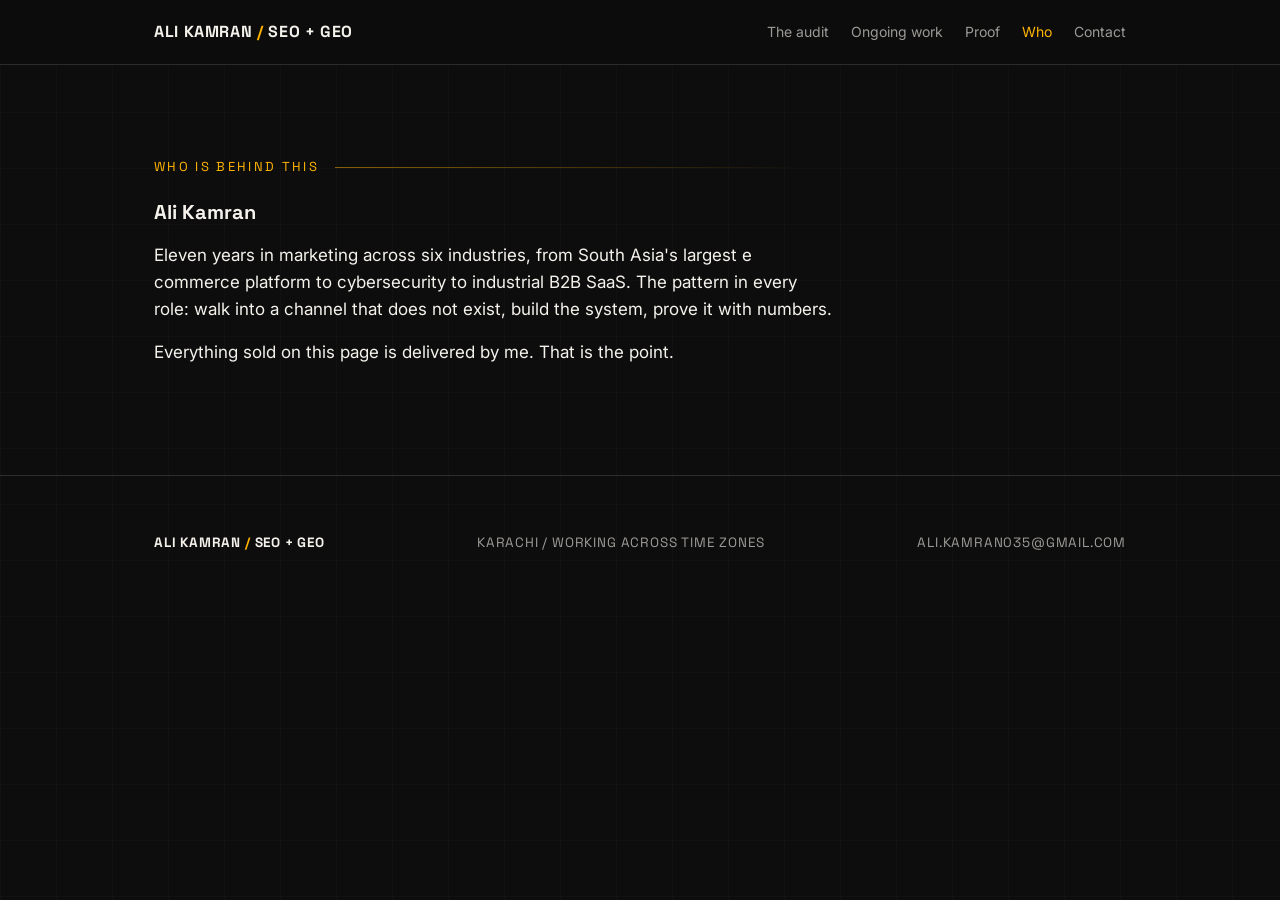
==== about.html @ 7b34cd4a "Split single-page site into multi-page site Homepage now shows just the hero and a "what I do" summa" ====
<!DOCTYPE html>
<html lang="en">
<head>
<meta charset="UTF-8">
<meta name="viewport" content="width=device-width, initial-scale=1.0">
<title>Who is behind this / Ali Kamran</title>
<meta name="description" content="Eleven years in marketing across six industries. Ali Kamran builds organic growth channels from zero and delivers every engagement personally.">
<link rel="preconnect" href="https://fonts.googleapis.com">
<link rel="preconnect" href="https://fonts.gstatic.com" crossorigin>
<link href="https://fonts.googleapis.com/css2?family=Space+Grotesk:wght@400;500;700&family=Inter:wght@400;500;600&display=swap" rel="stylesheet">
<link rel="stylesheet" href="styles.css">
</head>
<body>
<header>
  <div class="wrap nav">
    <a class="brand" href="index.html">ALI KAMRAN <span>/</span> SEO + GEO</a>
    <ul class="nav-links">
      <li><a href="audit.html">The audit</a></li>
      <li><a href="retainers.html">Ongoing work</a></li>
      <li><a href="proof.html">Proof</a></li>
      <li><a href="about.html" aria-current="page">Who</a></li>
      <li><a href="contact.html">Contact</a></li>
    </ul>
  </div>
</header>

<main>

  <!-- WHO -->
  <section class="who">
    <div class="wrap">
      <div class="sec-label">Who is behind this</div>
      <div class="name">Ali Kamran</div>
      <p>Eleven years in marketing across six industries, from South Asia's largest e commerce platform to cybersecurity to industrial B2B SaaS. The pattern in every role: walk into a channel that does not exist, build the system, prove it with numbers.</p>
      <p>Everything sold on this page is delivered by me. That is the point.</p>
    </div>
  </section>

</main>

<footer>
  <div class="wrap">
    <div class="foot-line">
      <span class="foot-brand">ALI KAMRAN <span>/</span> SEO + GEO</span>
      <span>KARACHI / WORKING ACROSS TIME ZONES</span>
      <a href="mailto:Ali.kamran035@gmail.com">ALI.KAMRAN035@GMAIL.COM</a>
    </div>
  </div>
</footer>
</body>
</html>
---- styles.css ----
:root{
  --ink:#0D0D0D;
  --paper:#F5F2EC;
  --gold:#FFB400;
  --green:#2A7A4B;
  --green-bright:#3DA46A;
  --orange:#FF6B35;
  --line:rgba(245,242,236,0.14);
  --dim:rgba(245,242,236,0.62);
  --maxw:1020px;
}
*{margin:0;padding:0;box-sizing:border-box;}
html{scroll-behavior:smooth;}
@media (prefers-reduced-motion: reduce){
  html{scroll-behavior:auto;}
  *,*::before,*::after{animation:none!important;transition:none!important;}
}
body{
  background:var(--ink);
  color:var(--paper);
  font-family:'Inter',system-ui,sans-serif;
  font-size:17px;
  line-height:1.6;
  -webkit-font-smoothing:antialiased;
}
body::before{
  content:"";
  position:fixed;inset:0;
  background-image:
    linear-gradient(rgba(245,242,236,0.025) 1px, transparent 1px),
    linear-gradient(90deg, rgba(245,242,236,0.025) 1px, transparent 1px);
  background-size:56px 56px;
  pointer-events:none;
  z-index:0;
}
main{position:relative;z-index:1;}
h1,h2,h3{font-family:'Space Grotesk',sans-serif;line-height:1.12;}
a{color:inherit;}
a:focus-visible,button:focus-visible{outline:2px solid var(--gold);outline-offset:3px;}
.wrap{max-width:var(--maxw);margin:0 auto;padding:0 24px;}
section{padding:92px 0;border-top:1px solid var(--line);}
main>section:first-child{border-top:none;}

.sec-label{
  font-family:'Space Grotesk',sans-serif;
  font-size:13px;letter-spacing:0.18em;text-transform:uppercase;
  color:var(--gold);
  display:flex;align-items:center;gap:16px;
  margin-bottom:18px;
}
.sec-label::after{content:"";height:1px;flex:1;background:linear-gradient(90deg,var(--gold),transparent 60%);opacity:0.5;}
.sec-title{font-size:clamp(28px,4.2vw,40px);font-weight:700;margin-bottom:22px;}

header{
  position:sticky;top:0;z-index:10;
  background:rgba(13,13,13,0.88);
  backdrop-filter:blur(8px);
  border-bottom:1px solid var(--line);
}
.nav{display:flex;justify-content:space-between;align-items:center;height:64px;}
.brand{font-family:'Space Grotesk',sans-serif;font-weight:700;font-size:16px;letter-spacing:0.04em;text-decoration:none;}
.brand span{color:var(--gold);}
.nav-links{display:flex;gap:22px;list-style:none;}
.nav-links a{font-size:14px;color:var(--dim);text-decoration:none;transition:color .15s;}
.nav-links a:hover,.nav-links a[aria-current="page"]{color:var(--paper);}
.nav-links a[aria-current="page"]{color:var(--gold);}
@media(max-width:780px){.nav-links{display:none;}}

.hero{padding:116px 0 96px;border-top:none;}
.hero h1{
  font-size:clamp(36px,6vw,60px);
  font-weight:700;
  max-width:880px;
  margin-bottom:22px;
}
.hero h1 em{font-style:normal;color:var(--gold);}
.hero .promise{
  font-family:'Space Grotesk',sans-serif;
  font-size:clamp(20px,2.6vw,26px);
  font-weight:500;
  margin-bottom:22px;
}
.hero p.lede{max-width:620px;color:var(--dim);font-size:18px;margin-bottom:38px;}
.cta-row{display:flex;gap:16px;flex-wrap:wrap;}
.btn{
  font-family:'Space Grotesk',sans-serif;
  font-size:15px;font-weight:500;letter-spacing:0.03em;
  padding:14px 28px;text-decoration:none;
  border:1px solid var(--paper);
  transition:all .15s;
  display:inline-block;
}
.btn.gold{background:var(--gold);border-color:var(--gold);color:var(--ink);font-weight:700;}
.btn.gold:hover{background:#ffc433;border-color:#ffc433;}
.btn.ghost:hover{border-color:var(--gold);color:var(--gold);}

/* Homepage services */
.services-grid{display:grid;grid-template-columns:1fr 1fr;gap:24px;margin-top:8px;}
@media(max-width:800px){.services-grid{grid-template-columns:1fr;}}
.service-card{
  display:block;
  border:1px solid var(--line);
  padding:36px 32px;
  background:rgba(245,242,236,0.02);
  text-decoration:none;
  transition:border-color .15s,background .15s;
}
.service-card:hover{border-color:var(--gold);background:rgba(255,180,0,0.03);}
.service-card h3{font-size:22px;font-weight:700;margin-bottom:12px;}
.service-card p{color:var(--dim);font-size:16px;margin-bottom:18px;}
.service-card .service-link{
  font-family:'Space Grotesk',sans-serif;
  font-size:14.5px;font-weight:500;color:var(--gold);
}
.services-links{display:flex;gap:32px;flex-wrap:wrap;margin-top:32px;}
.services-links a{
  font-family:'Space Grotesk',sans-serif;
  font-size:15px;font-weight:500;color:var(--paper);
  text-decoration:none;border-bottom:1px solid var(--line);padding-bottom:2px;
}
.services-links a:hover{color:var(--gold);border-color:var(--gold);}

.audit-card{
  border:1px solid var(--gold);
  padding:44px 40px;
  background:rgba(255,180,0,0.03);
}
@media(max-width:600px){.audit-card{padding:32px 24px;}}
.audit-card .price{
  font-family:'Space Grotesk',sans-serif;
  font-size:clamp(34px,5vw,48px);font-weight:700;color:var(--green-bright);
  line-height:1;
}
.audit-card .price small{font-size:16px;color:var(--dim);font-weight:400;font-family:'Inter',sans-serif;}
.audit-grid{display:grid;grid-template-columns:1.2fr 1fr;gap:48px;align-items:start;}
@media(max-width:800px){.audit-grid{grid-template-columns:1fr;}}
.audit-list{list-style:none;margin:24px 0 0;}
.audit-list li{
  padding:12px 0 12px 28px;position:relative;
  border-bottom:1px solid var(--line);
  font-size:16px;
}
.audit-list li:last-child{border-bottom:none;}
.audit-list li::before{content:"→";position:absolute;left:0;color:var(--gold);}
.audit-meta{margin-top:26px;color:var(--dim);font-size:15px;}
.audit-meta b{color:var(--paper);font-weight:600;}
.audit-cta{margin-top:30px;}

.retainer p{max-width:680px;margin-bottom:18px;}
.work-card{
  border:1px solid var(--line);
  padding:44px 40px;
  background:rgba(245,242,236,0.02);
}
@media(max-width:600px){.work-card{padding:32px 24px;}}
.work-card .cta-row{margin-top:26px;}
.agency-note{
  margin-top:40px;padding:20px 24px;
  border-left:2px solid var(--orange);
  color:var(--dim);font-size:15.5px;max-width:680px;
}
.agency-note a{color:var(--orange);}

.stats{display:grid;grid-template-columns:repeat(2,1fr);gap:1px;background:var(--line);border:1px solid var(--line);margin:40px 0;}
@media(max-width:640px){.stats{grid-template-columns:1fr;}}
.stat{background:var(--ink);padding:34px 28px;}
.stat .n{font-family:'Space Grotesk',sans-serif;font-size:clamp(26px,3.6vw,36px);font-weight:700;color:var(--green-bright);line-height:1.1;}
.stat .l{margin-top:12px;color:var(--dim);font-size:15px;line-height:1.5;}
.proof p{max-width:720px;font-size:17.5px;margin-bottom:18px;}
.proof .kicker strong{color:var(--gold);font-weight:600;}

.who p{max-width:680px;margin-bottom:16px;}
.who .name{font-family:'Space Grotesk',sans-serif;font-size:20px;font-weight:700;margin-bottom:14px;}

.contact{padding-bottom:120px;}
.contact h2{font-size:clamp(28px,4.2vw,40px);margin-bottom:20px;max-width:700px;}
.status{color:var(--dim);font-size:16.5px;max-width:600px;margin-bottom:36px;}
.status b{color:var(--paper);font-weight:600;}
footer{border-top:1px solid var(--line);padding:56px 0 32px;}
.foot-line{
  color:var(--dim);font-size:13.5px;letter-spacing:0.06em;
  font-family:'Space Grotesk',sans-serif;
  padding-top:0;
  display:flex;justify-content:space-between;gap:16px;flex-wrap:wrap;
  align-items:center;
}
.foot-line a{color:var(--dim);text-decoration:none;}
.foot-line a:hover{color:var(--paper);}
.foot-brand{font-weight:700;color:var(--paper);}
.foot-brand span{color:var(--gold);}
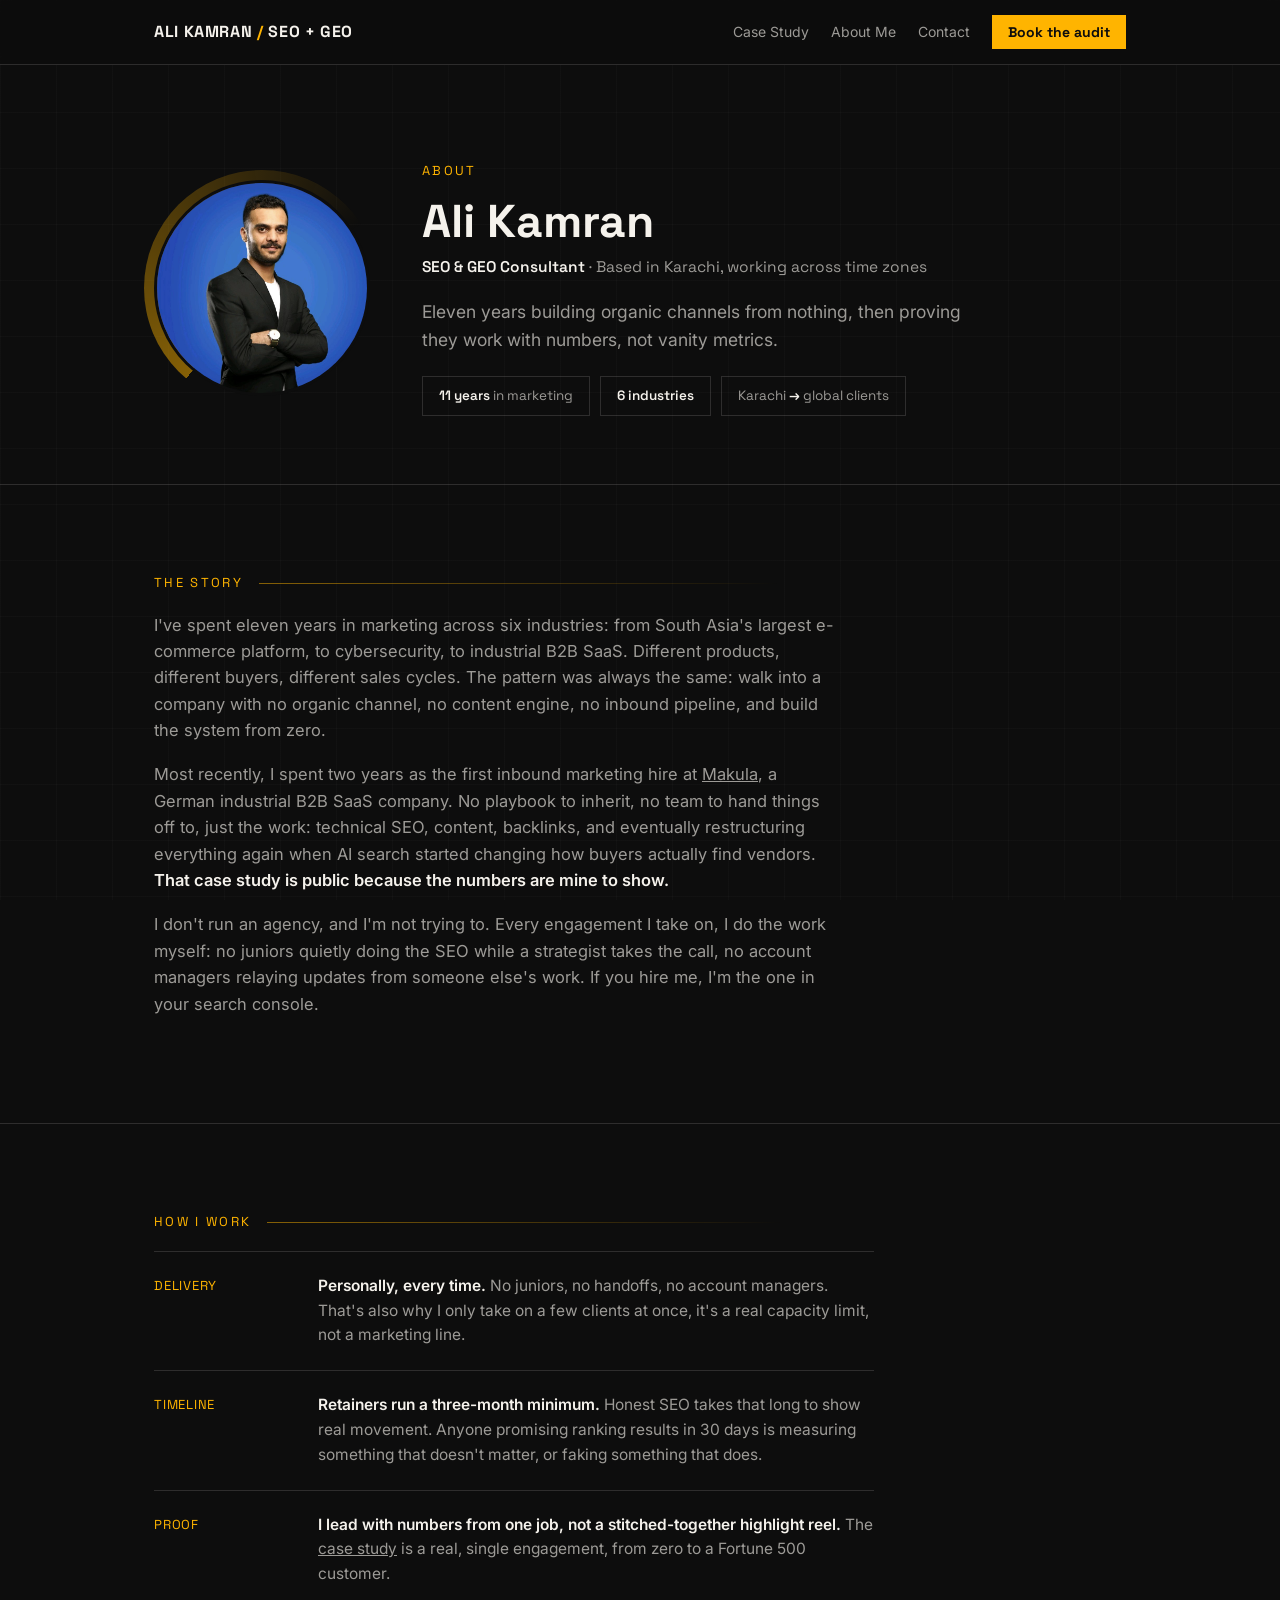
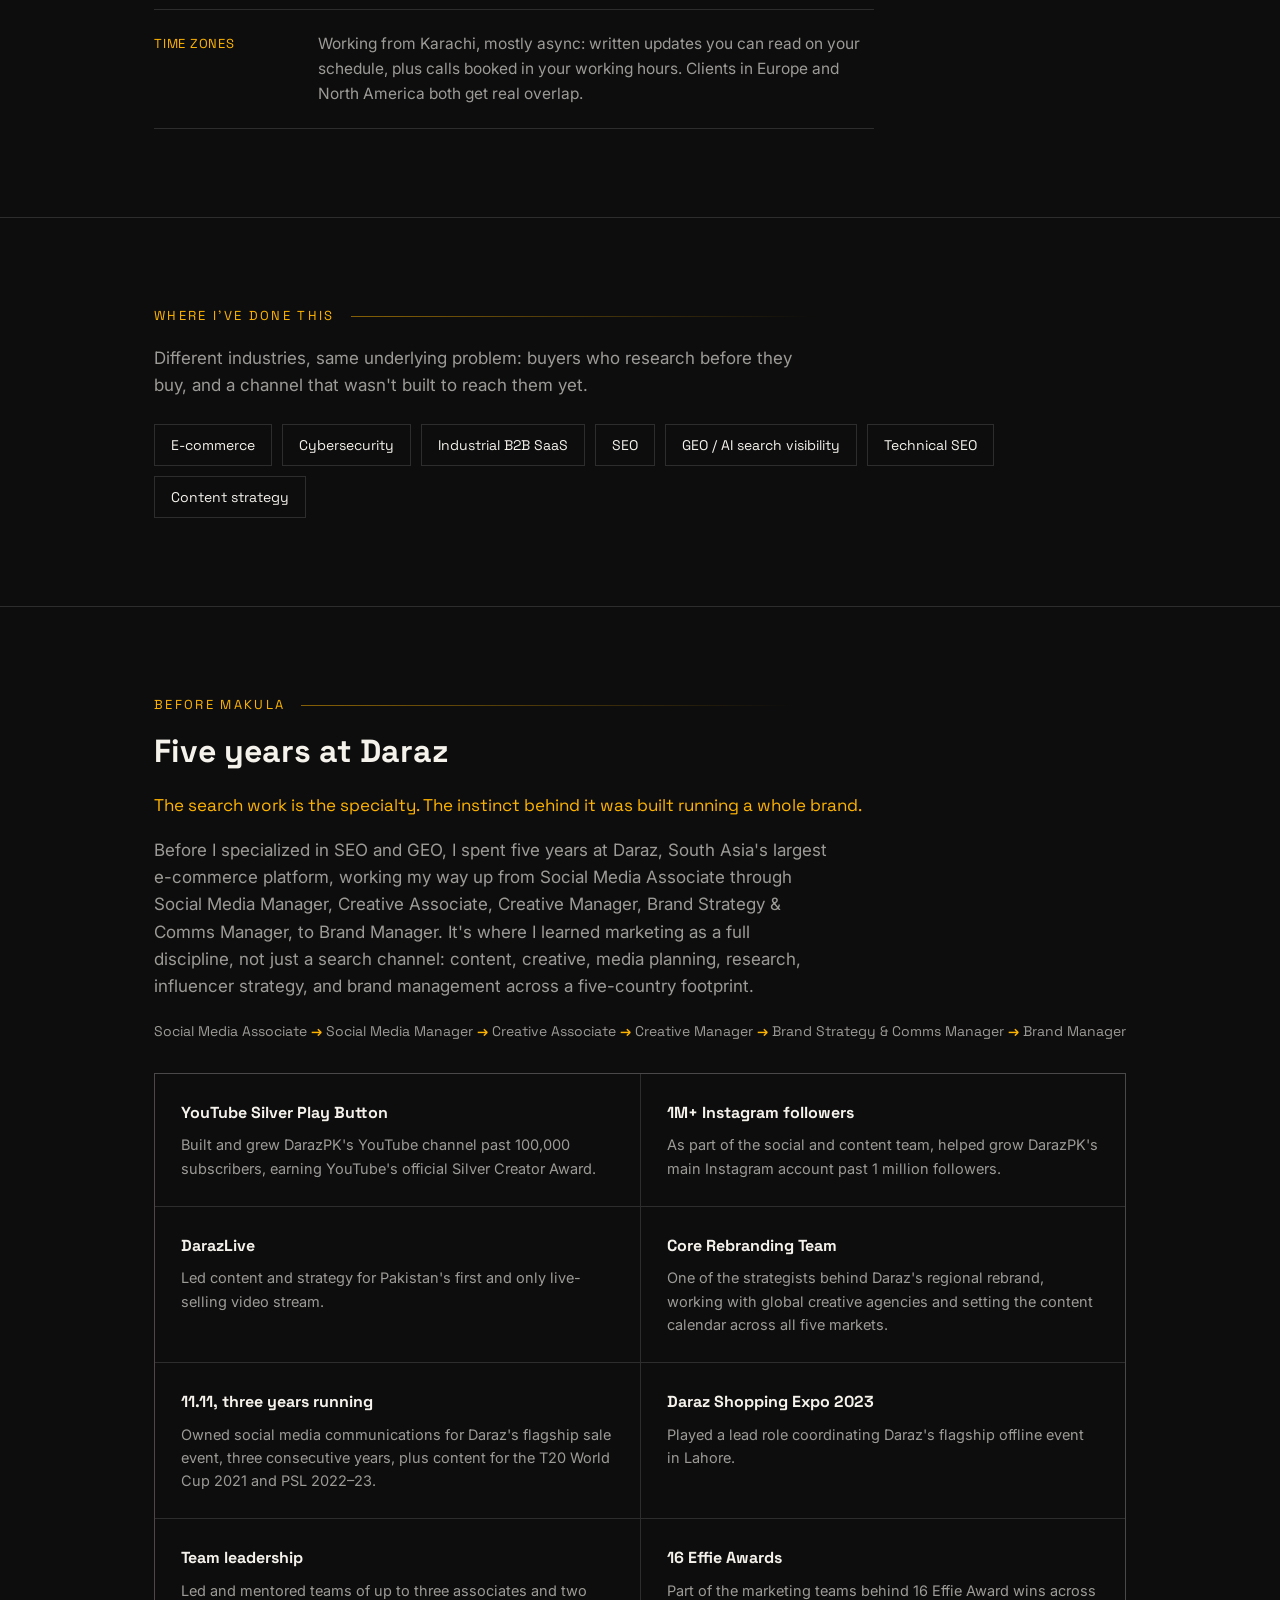
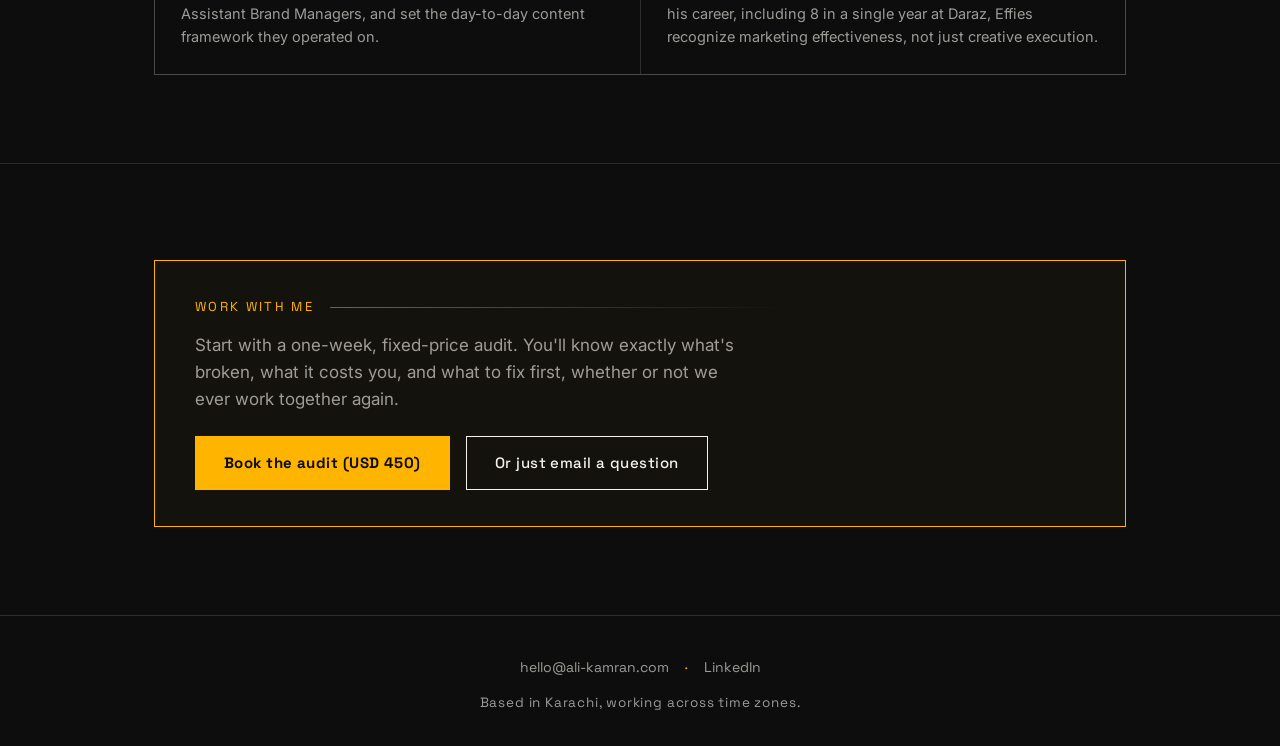
==== commit 2960ce6c: "Add About and case study pages, headshot, and homepage nav/CTA updates Adds a full About page (Daraz" ====
--- a/about.html
+++ b/about.html
@@ -1,38 +1,268 @@
 <!DOCTYPE html>
 <html lang="en">
 <head>
+<script type="text/javascript">
+    (function(c,l,a,r,i,t,y){
+        c[a]=c[a]||function(){(c[a].q=c[a].q||[]).push(arguments)};
+        t=l.createElement(r);t.async=1;t.src="https://www.clarity.ms/tag/"+i;
+        y=l.getElementsByTagName(r)[0];y.parentNode.insertBefore(t,y);
+    })(window, document, "clarity", "script", "xpgxrgj1ap");
+</script>
 <meta charset="UTF-8">
 <meta name="viewport" content="width=device-width, initial-scale=1.0">
-<title>Who is behind this / Ali Kamran</title>
-<meta name="description" content="Eleven years in marketing across six industries. Ali Kamran builds organic growth channels from zero and delivers every engagement personally.">
+<title>About Ali Kamran | SEO &amp; GEO Consultant</title>
+<meta name="description" content="Eleven years building organic channels from scratch, across e-commerce, cybersecurity, and B2B SaaS. Here's the story, and how I work.">
+<link rel="canonical" href="https://ali-kamran.com/about.html">
+<meta property="og:title" content="About Ali Kamran | SEO & GEO Consultant">
+<meta property="og:description" content="Eleven years building organic channels from scratch, across e-commerce, cybersecurity, and B2B SaaS.">
+<meta property="og:type" content="profile">
+<meta property="og:url" content="https://ali-kamran.com/about.html">
+<meta property="og:image" content="https://ali-kamran.com/og-image.png">
+<meta name="twitter:card" content="summary_large_image">
+<meta name="twitter:image" content="https://ali-kamran.com/og-image.png">
+<link rel="icon" href="data:image/svg+xml,%3Csvg xmlns='http://www.w3.org/2000/svg' viewBox='0 0 100 100'%3E%3Crect width='100' height='100' fill='%230d0d0d'/%3E%3Ctext x='50' y='68' font-family='Arial, sans-serif' font-size='52' font-weight='700' fill='%23ffb400' text-anchor='middle'%3EAK%3C/text%3E%3C/svg%3E">
 <link rel="preconnect" href="https://fonts.googleapis.com">
 <link rel="preconnect" href="https://fonts.gstatic.com" crossorigin>
 <link href="https://fonts.googleapis.com/css2?family=Space+Grotesk:wght@400;500;700&family=Inter:wght@400;500;600&display=swap" rel="stylesheet">
 <link rel="stylesheet" href="styles.css">
+<script async src="https://www.googletagmanager.com/gtag/js?id=G-4B6W08Q974"></script>
+<script>
+  window.dataLayer = window.dataLayer || [];
+  function gtag(){dataLayer.push(arguments);}
+  gtag('js', new Date());
+  gtag('config', 'G-4B6W08Q974');
+</script>
+<script type="application/ld+json">
+{
+  "@context": "https://schema.org",
+  "@type": "ProfilePage",
+  "mainEntity": {
+    "@type": "Person",
+    "name": "Ali Kamran",
+    "url": "https://ali-kamran.com/",
+    "jobTitle": "SEO and GEO Consultant",
+    "email": "mailto:hello@ali-kamran.com",
+    "image": "https://ali-kamran.com/headshot.jpeg",
+    "sameAs": ["https://www.linkedin.com/in/ali-kamran-/"],
+    "address": {"@type": "PostalAddress", "addressLocality": "Karachi", "addressCountry": "PK"}
+  }
+}
+</script>
+<style>
+  .about-hero{padding:96px 0 68px;border-top:none;position:relative;}
+  .about-hero-grid{display:grid;grid-template-columns:216px 1fr;gap:52px;align-items:center;}
+  .about-photo-wrap{position:relative;width:216px;height:216px;}
+  .about-photo-wrap::before{
+    content:"";position:absolute;inset:-10px;border-radius:50%;
+    background:conic-gradient(from 220deg,var(--gold),transparent 55%);
+    opacity:0.5;
+  }
+  .about-photo{
+    position:relative;width:216px;height:216px;object-fit:cover;border-radius:50%;
+    border:3px solid var(--ink);filter:grayscale(0.15);display:block;
+  }
+  .about-kicker{
+    font-family:'Space Grotesk',sans-serif;font-size:13px;letter-spacing:0.18em;
+    text-transform:uppercase;color:var(--gold);margin-bottom:14px;
+  }
+  .about-hero h1{font-size:clamp(32px,4.6vw,46px);font-weight:700;margin-bottom:8px;}
+  .about-hero .role{color:var(--dim);font-family:'Space Grotesk',sans-serif;font-size:15.5px;margin-bottom:18px;}
+  .about-hero .role b{color:var(--paper);font-weight:600;}
+  .about-hero .intro{color:var(--dim);font-size:17.5px;max-width:540px;margin-bottom:22px;}
+  .pill-row{display:flex;flex-wrap:wrap;gap:10px;}
+  .pill{
+    border:1px solid var(--line);padding:8px 16px;font-size:13.5px;
+    color:var(--dim);font-family:'Space Grotesk',sans-serif;
+  }
+  .pill b{color:var(--paper);font-weight:600;}
+  @media(max-width:640px){
+    .about-hero-grid{grid-template-columns:1fr;text-align:left;}
+    .about-photo,.about-photo-wrap{width:130px;height:130px;}
+  }
+
+  .story p{max-width:680px;font-size:16.5px;color:var(--dim);margin-bottom:18px;}
+  .story p b{color:var(--paper);font-weight:600;}
+
+  .principles{list-style:none;max-width:720px;margin-top:8px;}
+  .principles li{
+    padding:22px 0;border-bottom:1px solid var(--line);
+    display:grid;grid-template-columns:140px 1fr;gap:24px;
+  }
+  .principles li:first-child{border-top:1px solid var(--line);}
+  .principles .p-label{font-family:'Space Grotesk',sans-serif;font-size:13px;color:var(--gold);letter-spacing:0.06em;text-transform:uppercase;padding-top:2px;}
+  .principles .p-body{color:var(--dim);font-size:15.5px;}
+  .principles .p-body b{color:var(--paper);font-weight:600;}
+  @media(max-width:600px){.principles li{grid-template-columns:1fr;gap:8px;}}
+
+  .tag-row{display:flex;flex-wrap:wrap;gap:10px;margin-top:24px;}
+  .tag{
+    border:1px solid var(--line);padding:9px 16px;font-size:14px;
+    font-family:'Space Grotesk',sans-serif;color:var(--paper);
+  }
+
+  .role-path{
+    font-size:14px;color:var(--dim);font-family:'Space Grotesk',sans-serif;
+    margin:18px 0 28px;line-height:1.9;
+  }
+  .role-path b{color:var(--gold);font-weight:600;}
+  .hl-grid{display:grid;grid-template-columns:1fr 1fr;gap:1px;background:var(--line);border:1px solid var(--line);margin-top:8px;}
+  .hl-card{background:var(--ink);padding:26px 26px;}
+  .hl-card h4{font-family:'Space Grotesk',sans-serif;font-size:16px;margin-bottom:8px;color:var(--paper);}
+  .hl-card p{color:var(--dim);font-size:14.5px;line-height:1.6;}
+  @media(max-width:700px){.hl-grid{grid-template-columns:1fr;}}
+
+  .about-cta{
+    border:1px solid var(--gold);padding:36px 40px;margin-top:8px;
+    background:rgba(255,180,0,0.03);
+  }
+  .about-cta p{color:var(--dim);margin-bottom:22px;max-width:560px;}
+</style>
 </head>
 <body>
 <header>
   <div class="wrap nav">
     <a class="brand" href="index.html">ALI KAMRAN <span>/</span> SEO + GEO</a>
     <ul class="nav-links">
-      <li><a href="audit.html">The audit</a></li>
-      <li><a href="retainers.html">Ongoing work</a></li>
-      <li><a href="proof.html">Proof</a></li>
-      <li><a href="about.html" aria-current="page">Who</a></li>
-      <li><a href="contact.html">Contact</a></li>
+      <li><a href="case-study.html">Case Study</a></li>
+      <li><a href="about.html">About Me</a></li>
+      <li><a href="index.html#contact">Contact</a></li>
+      <li class="nav-cta-item"><a class="nav-cta" href="https://calendly.com/ali-kamran035/30min" target="_blank" rel="noopener">Book the audit</a></li>
     </ul>
   </div>
 </header>
 
-<main>
-
-  <!-- WHO -->
-  <section class="who">
-    <div class="wrap">
-      <div class="sec-label">Who is behind this</div>
-      <div class="name">Ali Kamran</div>
-      <p>Eleven years in marketing across six industries, from South Asia's largest e commerce platform to cybersecurity to industrial B2B SaaS. The pattern in every role: walk into a channel that does not exist, build the system, prove it with numbers.</p>
-      <p>Everything sold on this page is delivered by me. That is the point.</p>
+<main id="top">
+
+  <section class="about-hero">
+    <div class="wrap about-hero-grid">
+      <div class="about-photo-wrap">
+        <img class="about-photo" src="headshot.jpeg" alt="Ali Kamran, SEO and GEO consultant" width="216" height="216">
+      </div>
+      <div>
+        <div class="about-kicker">About</div>
+        <h1>Ali Kamran</h1>
+        <div class="role"><b>SEO &amp; GEO Consultant</b> · Based in Karachi, working across time zones</div>
+        <p class="intro">Eleven years building organic channels from nothing, then proving they work with numbers, not vanity metrics.</p>
+        <div class="pill-row">
+          <div class="pill"><b>11 years</b> in marketing</div>
+          <div class="pill"><b>6 industries</b></div>
+          <div class="pill">Karachi <b>→</b> global clients</div>
+        </div>
+      </div>
+    </div>
+  </section>
+
+  <section class="story" style="border-top:1px solid var(--line);">
+    <div class="wrap">
+      <div class="sec-label">The story</div>
+      <p>I've spent eleven years in marketing across six industries: from South Asia's largest e-commerce platform, to cybersecurity, to industrial B2B SaaS. Different products, different buyers, different sales cycles. The pattern was always the same: walk into a company with no organic channel, no content engine, no inbound pipeline, and build the system from zero.</p>
+      <p>Most recently, I spent two years as the first inbound marketing hire at <a href="case-study.html">Makula</a>, a German industrial B2B SaaS company. No playbook to inherit, no team to hand things off to, just the work: technical SEO, content, backlinks, and eventually restructuring everything again when AI search started changing how buyers actually find vendors. <b>That case study is public because the numbers are mine to show.</b></p>
+      <p>I don't run an agency, and I'm not trying to. Every engagement I take on, I do the work myself: no juniors quietly doing the SEO while a strategist takes the call, no account managers relaying updates from someone else's work. If you hire me, I'm the one in your search console.</p>
+    </div>
+  </section>
+
+  <section style="border-top:1px solid var(--line);">
+    <div class="wrap">
+      <div class="sec-label">How I work</div>
+      <ul class="principles">
+        <li>
+          <div class="p-label">Delivery</div>
+          <div class="p-body"><b>Personally, every time.</b> No juniors, no handoffs, no account managers. That's also why I only take on a few clients at once, it's a real capacity limit, not a marketing line.</div>
+        </li>
+        <li>
+          <div class="p-label">Timeline</div>
+          <div class="p-body"><b>Retainers run a three-month minimum.</b> Honest SEO takes that long to show real movement. Anyone promising ranking results in 30 days is measuring something that doesn't matter, or faking something that does.</div>
+        </li>
+        <li>
+          <div class="p-label">Proof</div>
+          <div class="p-body"><b>I lead with numbers from one job, not a stitched-together highlight reel.</b> The <a href="case-study.html">case study</a> is a real, single engagement, from zero to a Fortune 500 customer.</div>
+        </li>
+        <li>
+          <div class="p-label">Time zones</div>
+          <div class="p-body">Working from Karachi, mostly async: written updates you can read on your schedule, plus calls booked in your working hours. Clients in Europe and North America both get real overlap.</div>
+        </li>
+      </ul>
+    </div>
+  </section>
+
+  <section style="border-top:1px solid var(--line);">
+    <div class="wrap">
+      <div class="sec-label">Where I've done this</div>
+      <p style="color:var(--dim);max-width:640px;">Different industries, same underlying problem: buyers who research before they buy, and a channel that wasn't built to reach them yet.</p>
+      <div class="tag-row">
+        <div class="tag">E-commerce</div>
+        <div class="tag">Cybersecurity</div>
+        <div class="tag">Industrial B2B SaaS</div>
+        <div class="tag">SEO</div>
+        <div class="tag">GEO / AI search visibility</div>
+        <div class="tag">Technical SEO</div>
+        <div class="tag">Content strategy</div>
+      </div>
+    </div>
+  </section>
+
+  <section style="border-top:1px solid var(--line);">
+    <div class="wrap">
+      <div class="sec-label">Before Makula</div>
+      <h2 class="sec-title" style="font-size:clamp(24px,3.2vw,32px);">Five years at Daraz</h2>
+      <p style="font-family:'Space Grotesk',sans-serif;font-size:17px;color:var(--gold);margin-bottom:18px;">The search work is the specialty. The instinct behind it was built running a whole brand.</p>
+      <p style="color:var(--dim);max-width:680px;">
+        Before I specialized in SEO and GEO, I spent five years at Daraz, South Asia's largest e-commerce platform,
+        working my way up from Social Media Associate through Social Media Manager, Creative Associate, Creative
+        Manager, Brand Strategy &amp; Comms Manager, to Brand Manager. It's where I learned marketing as a full
+        discipline, not just a search channel: content, creative, media planning, research, influencer strategy, and
+        brand management across a five-country footprint.
+      </p>
+      <div class="role-path">
+        Social Media Associate <b>→</b> Social Media Manager <b>→</b> Creative Associate <b>→</b> Creative Manager <b>→</b> Brand Strategy &amp; Comms Manager <b>→</b> Brand Manager
+      </div>
+      <div class="hl-grid">
+        <div class="hl-card">
+          <h4>YouTube Silver Play Button</h4>
+          <p>Built and grew DarazPK's YouTube channel past 100,000 subscribers, earning YouTube's official Silver Creator Award.</p>
+        </div>
+        <div class="hl-card">
+          <h4>1M+ Instagram followers</h4>
+          <p>As part of the social and content team, helped grow DarazPK's main Instagram account past 1 million followers.</p>
+        </div>
+        <div class="hl-card">
+          <h4>DarazLive</h4>
+          <p>Led content and strategy for Pakistan's first and only live-selling video stream.</p>
+        </div>
+        <div class="hl-card">
+          <h4>Core Rebranding Team</h4>
+          <p>One of the strategists behind Daraz's regional rebrand, working with global creative agencies and setting the content calendar across all five markets.</p>
+        </div>
+        <div class="hl-card">
+          <h4>11.11, three years running</h4>
+          <p>Owned social media communications for Daraz's flagship sale event, three consecutive years, plus content for the T20 World Cup 2021 and PSL 2022–23.</p>
+        </div>
+        <div class="hl-card">
+          <h4>Daraz Shopping Expo 2023</h4>
+          <p>Played a lead role coordinating Daraz's flagship offline event in Lahore.</p>
+        </div>
+        <div class="hl-card">
+          <h4>Team leadership</h4>
+          <p>Led and mentored teams of up to three associates and two Assistant Brand Managers, and set the day-to-day content framework they operated on.</p>
+        </div>
+        <div class="hl-card">
+          <h4>16 Effie Awards</h4>
+          <p>Part of the marketing teams behind 16 Effie Award wins across his career, including 8 in a single year at Daraz, Effies recognize marketing effectiveness, not just creative execution.</p>
+        </div>
+      </div>
+    </div>
+  </section>
+
+  <section style="border-top:1px solid var(--line);">
+    <div class="wrap">
+      <div class="about-cta">
+        <div class="sec-label" style="margin-bottom:14px;">Work with me</div>
+        <p>Start with a one-week, fixed-price audit. You'll know exactly what's broken, what it costs you, and what to fix first, whether or not we ever work together again.</p>
+        <div class="cta-row">
+          <a class="btn gold" href="https://calendly.com/ali-kamran035/30min" target="_blank" rel="noopener">Book the audit (USD 450)</a>
+          <a class="btn ghost" href="mailto:hello@ali-kamran.com?subject=Question%20before%20booking">Or just email a question</a>
+        </div>
+      </div>
     </div>
   </section>
 
@@ -40,11 +270,12 @@
 
 <footer>
   <div class="wrap">
-    <div class="foot-line">
-      <span class="foot-brand">ALI KAMRAN <span>/</span> SEO + GEO</span>
-      <span>KARACHI / WORKING ACROSS TIME ZONES</span>
-      <a href="mailto:Ali.kamran035@gmail.com">ALI.KAMRAN035@GMAIL.COM</a>
-    </div>
+    <nav class="foot-links" aria-label="Contact">
+      <a href="mailto:hello@ali-kamran.com">hello@ali-kamran.com</a>
+      <span class="foot-sep">&middot;</span>
+      <a href="https://www.linkedin.com/in/ali-kamran-/" target="_blank" rel="noopener">LinkedIn</a>
+    </nav>
+    <div class="foot-line">Based in Karachi, working across time zones.</div>
   </div>
 </footer>
 </body>
--- a/styles.css
+++ b/styles.css
@@ -2,7 +2,6 @@
   --ink:#0D0D0D;
   --paper:#F5F2EC;
   --gold:#FFB400;
-  --green:#2A7A4B;
   --green-bright:#3DA46A;
   --orange:#FF6B35;
   --line:rgba(245,242,236,0.14);
@@ -38,8 +37,7 @@
 a{color:inherit;}
 a:focus-visible,button:focus-visible{outline:2px solid var(--gold);outline-offset:3px;}
 .wrap{max-width:var(--maxw);margin:0 auto;padding:0 24px;}
-section{padding:92px 0;border-top:1px solid var(--line);}
-main>section:first-child{border-top:none;}
+section{padding:88px 0;border-top:1px solid var(--line);}
 
 .sec-label{
   font-family:'Space Grotesk',sans-serif;
@@ -57,31 +55,38 @@
   backdrop-filter:blur(8px);
   border-bottom:1px solid var(--line);
 }
-.nav{display:flex;justify-content:space-between;align-items:center;height:64px;}
-.brand{font-family:'Space Grotesk',sans-serif;font-weight:700;font-size:16px;letter-spacing:0.04em;text-decoration:none;}
+.nav{display:flex;justify-content:space-between;align-items:center;height:64px;gap:16px;}
+.brand{font-family:'Space Grotesk',sans-serif;font-weight:700;font-size:16px;letter-spacing:0.04em;text-decoration:none;white-space:nowrap;}
 .brand span{color:var(--gold);}
-.nav-links{display:flex;gap:22px;list-style:none;}
+.nav-links{display:flex;gap:22px;list-style:none;align-items:center;}
 .nav-links a{font-size:14px;color:var(--dim);text-decoration:none;transition:color .15s;}
-.nav-links a:hover,.nav-links a[aria-current="page"]{color:var(--paper);}
-.nav-links a[aria-current="page"]{color:var(--gold);}
-@media(max-width:780px){.nav-links{display:none;}}
-
-.hero{padding:116px 0 96px;border-top:none;}
+.nav-links a:hover{color:var(--paper);}
+.nav-links a.nav-cta{
+  font-family:'Space Grotesk',sans-serif;font-weight:700;
+  color:var(--ink);background:var(--gold);
+  padding:8px 16px;
+}
+.nav-links a.nav-cta:hover{background:#ffc433;color:var(--ink);}
+@media(max-width:820px){.nav-links li:not(.nav-cta-item){display:none;}}
+@media(max-width:480px){
+  .brand{font-size:13px;}
+  .nav-links a.nav-cta{padding:8px 12px;font-size:14px;}
+  .wrap{padding:0 18px;}
+}
+
+.hero{padding:112px 0 92px;border-top:none;}
 .hero h1{
-  font-size:clamp(36px,6vw,60px);
+  font-size:clamp(34px,5.6vw,56px);
   font-weight:700;
   max-width:880px;
   margin-bottom:22px;
 }
 .hero h1 em{font-style:normal;color:var(--gold);}
-.hero .promise{
-  font-family:'Space Grotesk',sans-serif;
-  font-size:clamp(20px,2.6vw,26px);
-  font-weight:500;
-  margin-bottom:22px;
-}
-.hero p.lede{max-width:620px;color:var(--dim);font-size:18px;margin-bottom:38px;}
-.cta-row{display:flex;gap:16px;flex-wrap:wrap;}
+.hero p.lede{max-width:640px;color:var(--dim);font-size:18px;margin-bottom:18px;}
+.hero p.lede b{color:var(--paper);font-weight:600;}
+.hero .cta-row{margin-top:36px;}
+.cta-row{display:flex;gap:16px;flex-wrap:wrap;align-items:center;}
+.cta-note{font-size:14px;color:var(--dim);}
 .btn{
   font-family:'Space Grotesk',sans-serif;
   font-size:15px;font-weight:500;letter-spacing:0.03em;
@@ -94,32 +99,48 @@
 .btn.gold:hover{background:#ffc433;border-color:#ffc433;}
 .btn.ghost:hover{border-color:var(--gold);color:var(--gold);}
 
-/* Homepage services */
-.services-grid{display:grid;grid-template-columns:1fr 1fr;gap:24px;margin-top:8px;}
-@media(max-width:800px){.services-grid{grid-template-columns:1fr;}}
-.service-card{
-  display:block;
-  border:1px solid var(--line);
-  padding:36px 32px;
-  background:rgba(245,242,236,0.02);
-  text-decoration:none;
-  transition:border-color .15s,background .15s;
-}
-.service-card:hover{border-color:var(--gold);background:rgba(255,180,0,0.03);}
-.service-card h3{font-size:22px;font-weight:700;margin-bottom:12px;}
-.service-card p{color:var(--dim);font-size:16px;margin-bottom:18px;}
-.service-card .service-link{
-  font-family:'Space Grotesk',sans-serif;
-  font-size:14.5px;font-weight:500;color:var(--gold);
-}
-.services-links{display:flex;gap:32px;flex-wrap:wrap;margin-top:32px;}
-.services-links a{
-  font-family:'Space Grotesk',sans-serif;
-  font-size:15px;font-weight:500;color:var(--paper);
-  text-decoration:none;border-bottom:1px solid var(--line);padding-bottom:2px;
-}
-.services-links a:hover{color:var(--gold);border-color:var(--gold);}
-
+/* Results */
+.results .context{max-width:720px;font-size:17.5px;margin-bottom:8px;}
+.arc{border:1px solid var(--line);margin:36px 0;}
+.arc-step{
+  display:grid;grid-template-columns:150px 190px 1fr;gap:28px;
+  padding:30px 32px;border-top:1px solid var(--line);align-items:start;
+}
+.arc-step:first-child{border-top:none;}
+.arc-when{
+  font-family:'Space Grotesk',sans-serif;font-size:12px;letter-spacing:0.12em;
+  text-transform:uppercase;color:var(--gold);padding-top:7px;
+}
+.arc-n{
+  font-family:'Space Grotesk',sans-serif;font-weight:700;
+  font-size:clamp(26px,3.4vw,34px);color:var(--green-bright);line-height:1.15;
+}
+.arc-body h3{font-size:17px;margin-bottom:8px;}
+.arc-body p{color:var(--dim);font-size:15px;line-height:1.6;max-width:56ch;}
+@media(max-width:760px){.arc-step{grid-template-columns:1fr;gap:10px;padding:26px 24px;}}
+.results .kicker{max-width:720px;}
+.results .kicker strong{color:var(--gold);font-weight:600;}
+.case-box{
+  display:flex;align-items:center;justify-content:space-between;gap:24px;
+  margin-top:28px;padding:24px 28px;
+  border:1px solid var(--gold);background:rgba(255,180,0,0.04);
+  text-decoration:none;transition:background .15s;
+}
+.case-box:hover{background:rgba(255,180,0,0.09);}
+.case-box-label{
+  font-family:'Space Grotesk',sans-serif;font-size:12px;letter-spacing:0.14em;
+  text-transform:uppercase;color:var(--gold);margin-bottom:6px;
+}
+.case-box-title{font-family:'Space Grotesk',sans-serif;font-weight:700;font-size:18px;color:var(--paper);}
+.case-box-arrow{
+  font-family:'Space Grotesk',sans-serif;font-weight:600;font-size:15px;
+  color:var(--gold);white-space:nowrap;
+}
+@media(max-width:560px){
+  .case-box{flex-direction:column;align-items:flex-start;gap:14px;}
+}
+
+/* Audit offer */
 .audit-card{
   border:1px solid var(--gold);
   padding:44px 40px;
@@ -146,6 +167,25 @@
 .audit-meta b{color:var(--paper);font-weight:600;}
 .audit-cta{margin-top:30px;}
 
+/* Process steps */
+.steps{list-style:none;counter-reset:step;max-width:760px;margin-top:8px;}
+.steps li{
+  counter-increment:step;
+  position:relative;
+  padding:26px 0 26px 72px;
+  border-bottom:1px solid var(--line);
+}
+.steps li:last-child{border-bottom:none;}
+.steps li::before{
+  content:counter(step,decimal-leading-zero);
+  position:absolute;left:0;top:26px;
+  font-family:'Space Grotesk',sans-serif;
+  font-size:22px;font-weight:700;color:var(--gold);
+}
+.steps h3{font-size:18px;font-weight:700;margin-bottom:6px;}
+.steps p{color:var(--dim);font-size:16px;max-width:620px;}
+
+/* Retainer */
 .retainer p{max-width:680px;margin-bottom:18px;}
 .work-card{
   border:1px solid var(--line);
@@ -161,30 +201,62 @@
 }
 .agency-note a{color:var(--orange);}
 
-.stats{display:grid;grid-template-columns:repeat(2,1fr);gap:1px;background:var(--line);border:1px solid var(--line);margin:40px 0;}
-@media(max-width:640px){.stats{grid-template-columns:1fr;}}
-.stat{background:var(--ink);padding:34px 28px;}
-.stat .n{font-family:'Space Grotesk',sans-serif;font-size:clamp(26px,3.6vw,36px);font-weight:700;color:var(--green-bright);line-height:1.1;}
-.stat .l{margin-top:12px;color:var(--dim);font-size:15px;line-height:1.5;}
-.proof p{max-width:720px;font-size:17.5px;margin-bottom:18px;}
-.proof .kicker strong{color:var(--gold);font-weight:600;}
-
+/* Testimonials (activate when real quotes are added) */
+.quotes{display:grid;gap:24px;max-width:760px;}
+.quote{
+  border-left:2px solid var(--gold);
+  padding:8px 0 8px 24px;
+}
+.quote blockquote{font-size:17.5px;margin-bottom:12px;}
+.quote cite{font-style:normal;color:var(--dim);font-size:15px;}
+.quote cite b{color:var(--paper);font-weight:600;}
+
+/* About */
 .who p{max-width:680px;margin-bottom:16px;}
 .who .name{font-family:'Space Grotesk',sans-serif;font-size:20px;font-weight:700;margin-bottom:14px;}
-
+.who-grid{display:grid;grid-template-columns:220px 1fr;gap:44px;align-items:start;}
+.who-photo{width:220px;height:220px;object-fit:cover;border:1px solid var(--line);border-radius:50%;filter:grayscale(0.15);}
+@media(max-width:700px){
+  .who-grid{grid-template-columns:1fr;gap:24px;}
+  .who-photo{width:140px;height:140px;}
+}
+
+/* FAQ */
+.faq{max-width:760px;}
+.faq details{border-bottom:1px solid var(--line);}
+.faq summary{
+  cursor:pointer;
+  font-family:'Space Grotesk',sans-serif;
+  font-size:17px;font-weight:500;
+  padding:20px 32px 20px 0;
+  position:relative;
+  list-style:none;
+}
+.faq summary::-webkit-details-marker{display:none;}
+.faq summary::after{
+  content:"+";position:absolute;right:4px;top:50%;transform:translateY(-50%);
+  color:var(--gold);font-size:22px;font-weight:400;
+}
+.faq details[open] summary::after{content:"–";}
+.faq .answer{padding:0 0 22px;color:var(--dim);font-size:16px;max-width:680px;}
+.faq .answer b{color:var(--paper);font-weight:600;}
+
+/* Contact */
 .contact{padding-bottom:120px;}
 .contact h2{font-size:clamp(28px,4.2vw,40px);margin-bottom:20px;max-width:700px;}
-.status{color:var(--dim);font-size:16.5px;max-width:600px;margin-bottom:36px;}
+.status{color:var(--dim);font-size:16.5px;max-width:620px;margin-bottom:36px;}
 .status b{color:var(--paper);font-weight:600;}
-footer{border-top:1px solid var(--line);padding:56px 0 32px;}
+
+footer{border-top:1px solid var(--line);padding:40px 0 32px;}
+.foot-links{
+  text-align:center;margin-bottom:14px;
+  font-family:'Space Grotesk',sans-serif;font-size:14px;
+}
+.foot-links a{color:var(--dim);text-decoration:none;transition:color .15s;}
+.foot-links a:hover{color:var(--gold);}
+.foot-sep{color:var(--gold);margin:0 12px;}
 .foot-line{
   color:var(--dim);font-size:13.5px;letter-spacing:0.06em;
   font-family:'Space Grotesk',sans-serif;
-  padding-top:0;
-  display:flex;justify-content:space-between;gap:16px;flex-wrap:wrap;
-  align-items:center;
-}
-.foot-line a{color:var(--dim);text-decoration:none;}
-.foot-line a:hover{color:var(--paper);}
-.foot-brand{font-weight:700;color:var(--paper);}
-.foot-brand span{color:var(--gold);}
+  text-align:center;
+}
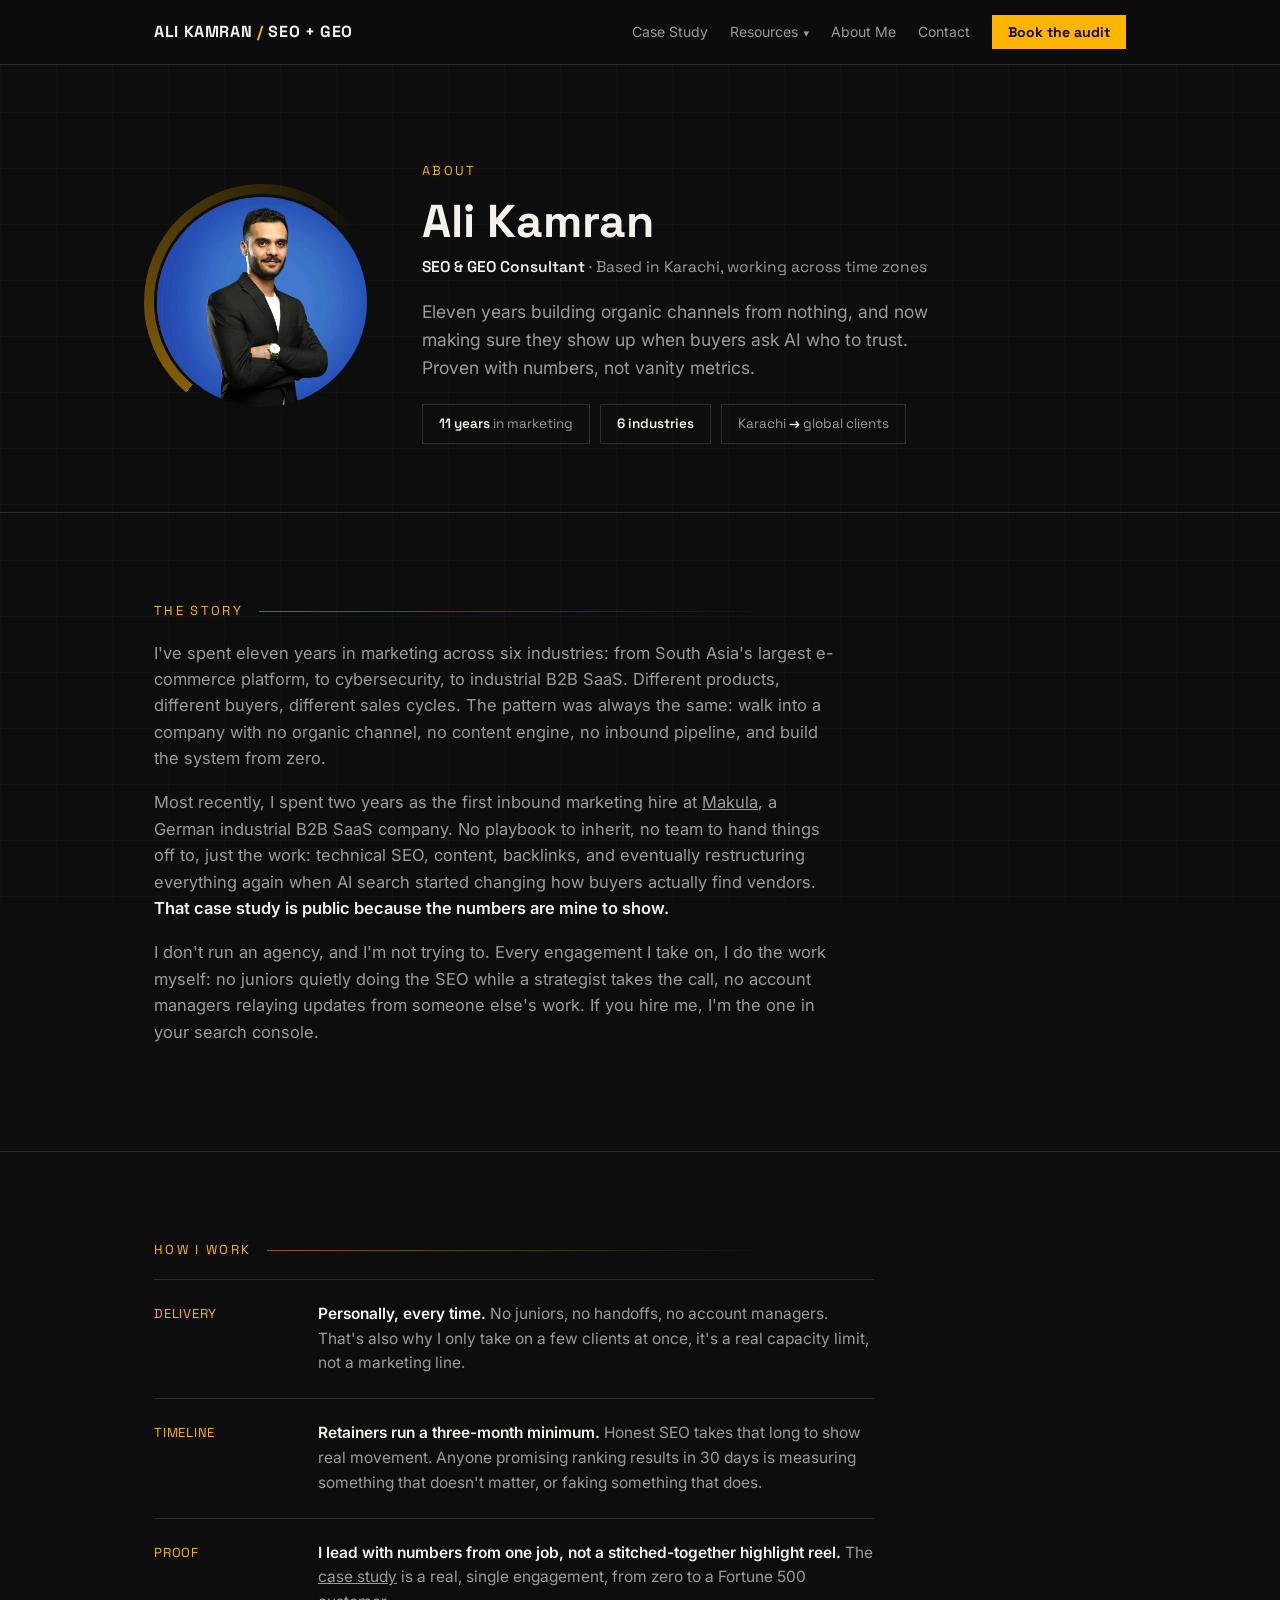
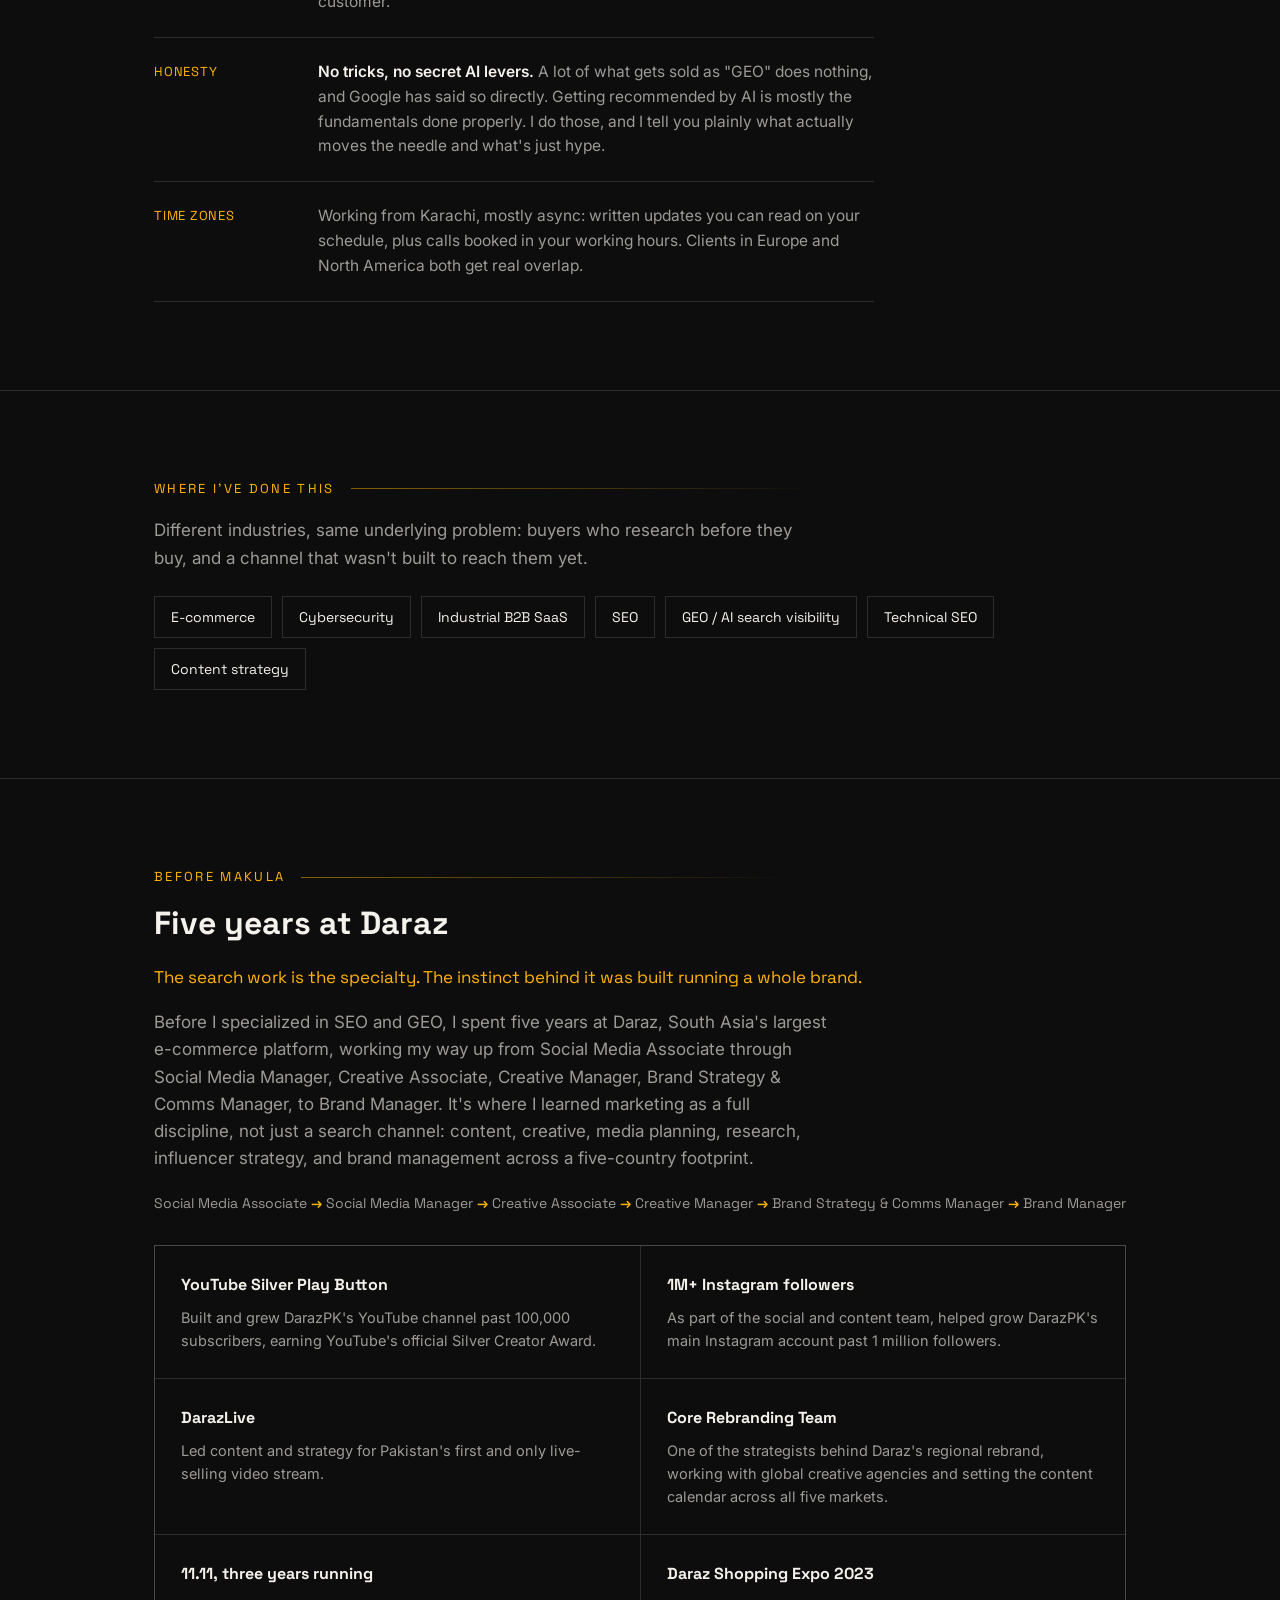
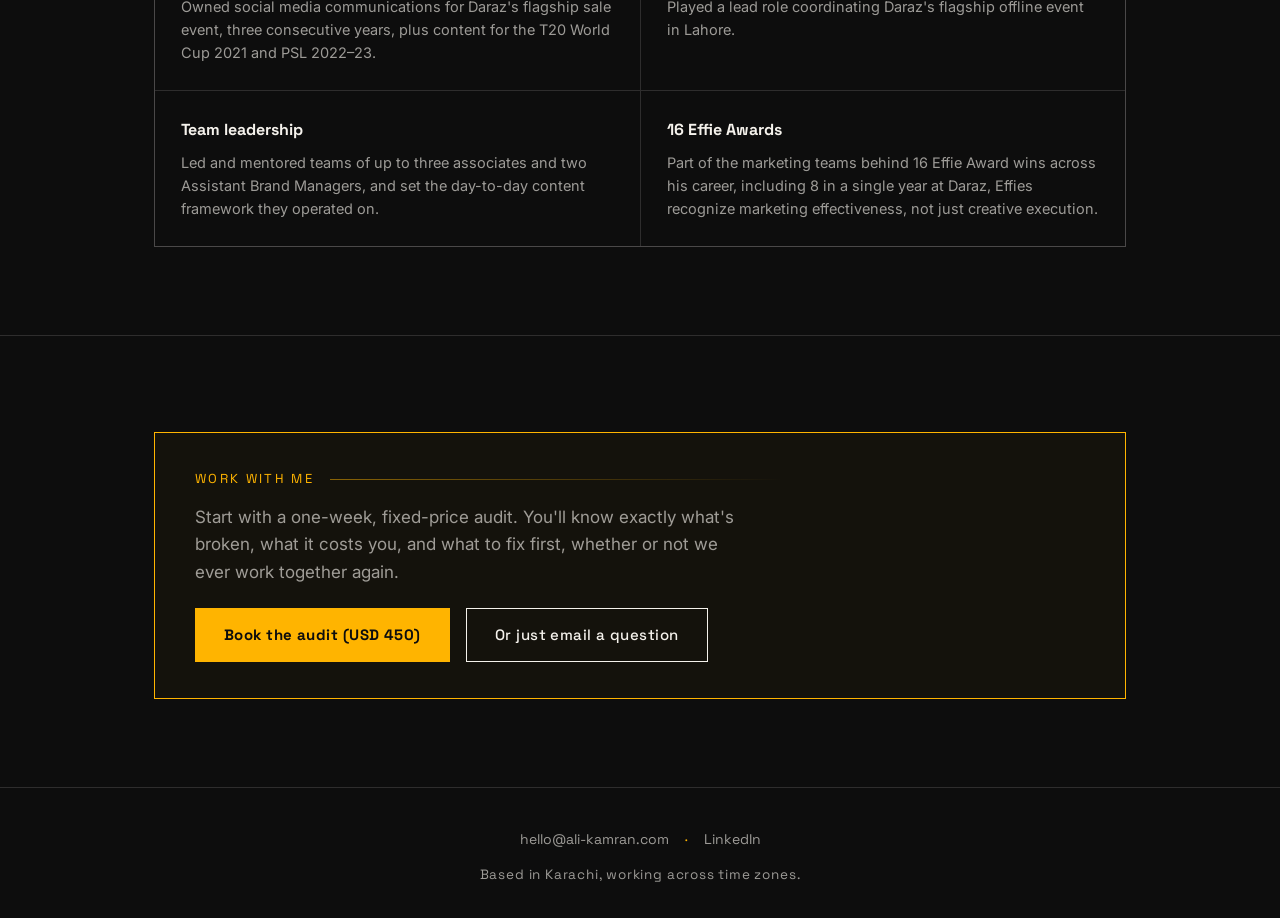
==== commit e680dca0: "Add Resources section (Blog + Guides), rework homepage/about/case-study positioning - New homepage h" ====
--- a/about.html
+++ b/about.html
@@ -122,12 +122,22 @@
 <header>
   <div class="wrap nav">
     <a class="brand" href="index.html">ALI KAMRAN <span>/</span> SEO + GEO</a>
-    <ul class="nav-links">
+    <ul class="nav-links" id="navLinks">
       <li><a href="case-study.html">Case Study</a></li>
+      <li class="has-dropdown">
+        <a href="blog.html">Resources</a>
+        <ul class="dropdown">
+          <li><a href="blog.html">Blog</a></li>
+          <li><a href="guides.html">Guides</a></li>
+        </ul>
+      </li>
       <li><a href="about.html">About Me</a></li>
       <li><a href="index.html#contact">Contact</a></li>
       <li class="nav-cta-item"><a class="nav-cta" href="https://calendly.com/ali-kamran035/30min" target="_blank" rel="noopener">Book the audit</a></li>
     </ul>
+    <button class="nav-toggle" id="navToggle" aria-label="Toggle navigation" aria-expanded="false" aria-controls="navLinks">
+      <span></span><span></span><span></span>
+    </button>
   </div>
 </header>
 
@@ -142,7 +152,7 @@
         <div class="about-kicker">About</div>
         <h1>Ali Kamran</h1>
         <div class="role"><b>SEO &amp; GEO Consultant</b> · Based in Karachi, working across time zones</div>
-        <p class="intro">Eleven years building organic channels from nothing, then proving they work with numbers, not vanity metrics.</p>
+        <p class="intro">Eleven years building organic channels from nothing, and now making sure they show up when buyers ask AI who to trust. Proven with numbers, not vanity metrics.</p>
         <div class="pill-row">
           <div class="pill"><b>11 years</b> in marketing</div>
           <div class="pill"><b>6 industries</b></div>
@@ -176,6 +186,10 @@
         <li>
           <div class="p-label">Proof</div>
           <div class="p-body"><b>I lead with numbers from one job, not a stitched-together highlight reel.</b> The <a href="case-study.html">case study</a> is a real, single engagement, from zero to a Fortune 500 customer.</div>
+        </li>
+        <li>
+          <div class="p-label">Honesty</div>
+          <div class="p-body"><b>No tricks, no secret AI levers.</b> A lot of what gets sold as "GEO" does nothing, and Google has said so directly. Getting recommended by AI is mostly the fundamentals done properly. I do those, and I tell you plainly what actually moves the needle and what's just hype.</div>
         </li>
         <li>
           <div class="p-label">Time zones</div>
@@ -278,5 +292,6 @@
     <div class="foot-line">Based in Karachi, working across time zones.</div>
   </div>
 </footer>
+<script src="nav.js" defer></script>
 </body>
 </html>
--- a/styles.css
+++ b/styles.css
@@ -67,11 +67,57 @@
   padding:8px 16px;
 }
 .nav-links a.nav-cta:hover{background:#ffc433;color:var(--ink);}
-@media(max-width:820px){.nav-links li:not(.nav-cta-item){display:none;}}
+.nav-links li.has-dropdown{position:relative;}
+.nav-links li.has-dropdown > a::after{content:"\25BE";margin-left:5px;font-size:11px;color:var(--dim);}
+.nav-links li.has-dropdown:hover > a::after,
+.nav-links li.has-dropdown:focus-within > a::after{color:var(--gold);}
+.dropdown{
+  display:none;position:absolute;top:100%;left:0;margin-top:0;
+  min-width:170px;background:var(--ink);border:1px solid var(--line);
+  list-style:none;padding:14px 0 6px;z-index:20;
+}
+.nav-links li.has-dropdown:hover .dropdown,
+.nav-links li.has-dropdown:focus-within .dropdown{display:block;}
+.dropdown a{display:block;padding:11px 18px;font-size:14px;white-space:nowrap;}
+.dropdown a:hover{color:var(--gold);background:rgba(255,180,0,0.04);}
+
+.nav-toggle{
+  display:none;flex-direction:column;justify-content:center;gap:5px;
+  width:36px;height:36px;background:none;border:none;cursor:pointer;padding:0;flex-shrink:0;
+}
+.nav-toggle span{display:block;width:100%;height:2px;background:var(--paper);transition:transform .2s ease, opacity .2s ease;}
+.nav-toggle[aria-expanded="true"] span:nth-child(1){transform:translateY(7px) rotate(45deg);}
+.nav-toggle[aria-expanded="true"] span:nth-child(2){opacity:0;}
+.nav-toggle[aria-expanded="true"] span:nth-child(3){transform:translateY(-7px) rotate(-45deg);}
+
+@media(max-width:820px){
+  .nav-toggle{display:flex;}
+  .nav-links li:not(.nav-cta-item){display:none;}
+
+  .nav-links.open{
+    display:flex;flex-direction:column;align-items:stretch;gap:0;
+    position:fixed;top:64px;left:0;right:0;
+    background:var(--ink);border-bottom:1px solid var(--line);
+    padding:4px 24px 20px;max-height:calc(100vh - 64px);overflow-y:auto;z-index:9;
+  }
+  .nav-links.open li{display:block;width:100%;}
+  .nav-links.open li a{display:block;padding:16px 0;font-size:16px;border-bottom:1px solid var(--line);}
+  .nav-links.open li.nav-cta-item{border:none;margin-top:10px;}
+  .nav-links.open li.nav-cta-item a.nav-cta{
+    display:inline-block;border-bottom:none;padding:12px 22px;font-size:15px;
+  }
+  .nav-links.open li.has-dropdown > a::after{display:none;}
+  .nav-links.open .dropdown{
+    display:block;position:static;margin-top:0;border:none;background:none;padding:0 0 8px 18px;
+  }
+  .nav-links.open .dropdown a{padding:12px 0;font-size:15px;border-bottom:1px solid var(--line);color:var(--dim);}
+}
 @media(max-width:480px){
-  .brand{font-size:13px;}
-  .nav-links a.nav-cta{padding:8px 12px;font-size:14px;}
-  .wrap{padding:0 18px;}
+  .brand{font-size:12px;}
+  .nav{gap:10px;}
+  .nav-toggle{width:30px;height:30px;}
+  .nav-links a.nav-cta{padding:7px 10px;font-size:13px;white-space:nowrap;}
+  .wrap{padding:0 16px;}
 }
 
 .hero{padding:112px 0 92px;border-top:none;}
@@ -241,6 +287,159 @@
 .faq .answer{padding:0 0 22px;color:var(--dim);font-size:16px;max-width:680px;}
 .faq .answer b{color:var(--paper);font-weight:600;}
 
+/* Sound familiar */
+.pains{max-width:780px;margin-top:8px;}
+.pains .pain{
+  padding:24px 0;border-bottom:1px solid var(--line);
+  display:grid;gap:9px;
+}
+.pains .pain:first-child{border-top:1px solid var(--line);}
+.pains .pain-q{
+  font-family:'Space Grotesk',sans-serif;font-size:18px;font-weight:500;color:var(--paper);
+}
+.pains .pain-q::before{content:"\201C";color:var(--gold);}
+.pains .pain-q::after{content:"\201D";color:var(--gold);}
+.pains .pain-a{color:var(--dim);font-size:15.5px;max-width:660px;}
+.pains .pain-a b{color:var(--paper);font-weight:600;}
+
+/* Fit / not a fit */
+.fit-grid{
+  display:grid;grid-template-columns:1fr 1fr;gap:1px;
+  background:var(--line);border:1px solid var(--line);margin-top:8px;
+}
+.fit-col{background:var(--ink);padding:32px 30px;}
+.fit-col h3{
+  font-family:'Space Grotesk',sans-serif;font-size:16px;
+  margin-bottom:20px;letter-spacing:0.02em;
+}
+.fit-col.good h3{color:var(--green-bright);}
+.fit-col.bad h3{color:var(--orange);}
+.fit-list{list-style:none;display:grid;gap:15px;}
+.fit-list li{position:relative;padding-left:26px;color:var(--dim);font-size:15.5px;line-height:1.5;}
+.fit-col.good .fit-list li::before{content:"\2713";position:absolute;left:0;color:var(--green-bright);font-weight:700;}
+.fit-col.bad .fit-list li::before{content:"\2715";position:absolute;left:0;color:var(--orange);font-weight:700;}
+@media(max-width:700px){.fit-grid{grid-template-columns:1fr;}}
+
+/* Resources index (blog / guides listing) */
+.res-hero{padding:80px 0 48px;border-top:none;}
+.res-hero p.dek{color:var(--dim);font-size:17.5px;max-width:640px;}
+
+.res-grid{display:grid;grid-template-columns:1fr;gap:1px;background:var(--line);border:1px solid var(--line);margin-top:24px;}
+.res-card{background:var(--ink);text-decoration:none;transition:background .15s;display:flex;align-items:stretch;}
+.res-card:hover{background:rgba(255,180,0,0.03);}
+.res-card-body{padding:28px 30px;flex:1;min-width:0;}
+
+/* Card thumbnail — abstract brand mark, not a stock photo — sits beside the text, not above it */
+.res-thumb{
+  position:relative;overflow:hidden;flex-shrink:0;width:220px;
+  border-right:1px solid var(--line);
+  display:flex;align-items:center;justify-content:center;
+  background:
+    radial-gradient(circle at 25% 20%, rgba(255,180,0,0.14), transparent 55%),
+    repeating-linear-gradient(0deg, rgba(245,242,236,0.035) 0 1px, transparent 1px 26px),
+    repeating-linear-gradient(90deg, rgba(245,242,236,0.035) 0 1px, transparent 1px 26px),
+    var(--ink);
+}
+.res-thumb svg{width:100%;height:100%;color:var(--gold);opacity:0.92;}
+
+.res-card h3{font-size:19px;font-weight:700;color:var(--paper);margin-bottom:10px;line-height:1.3;}
+.res-excerpt{color:var(--dim);font-size:15px;line-height:1.6;margin-bottom:16px;}
+.res-meta{font-family:'Space Grotesk',sans-serif;font-size:13px;color:var(--dim);}
+.res-empty{padding:48px 30px;color:var(--dim);font-size:15.5px;background:var(--ink);}
+@media(max-width:700px){
+  .res-card{flex-direction:column;}
+  .res-thumb{width:100%;aspect-ratio:16/9;border-right:none;border-bottom:1px solid var(--line);}
+}
+
+/* Shared: kicker, byline, callout boxes, takeaway CTA — used by the case study and articles */
+.case-kicker{
+  font-family:'Space Grotesk',sans-serif;font-size:13px;letter-spacing:0.18em;
+  text-transform:uppercase;color:var(--gold);margin-bottom:18px;
+}
+.byline{display:flex;align-items:center;gap:14px;margin-top:32px;padding-top:28px;border-top:1px solid var(--line);}
+.byline-avatar{
+  width:40px;height:40px;border-radius:50%;object-fit:cover;
+  flex-shrink:0;border:1px solid var(--line);
+}
+.byline-name{font-family:'Space Grotesk',sans-serif;font-size:14.5px;font-weight:600;}
+.byline-name a{color:var(--gold);text-decoration:none;}
+.byline-name a:hover{text-decoration:underline;}
+.byline-role{font-size:13px;color:var(--dim);margin-top:2px;}
+
+.box{border-left:3px solid; padding:20px 24px;margin:28px 0;max-width:720px;background:rgba(245,242,236,0.02);}
+.box.warn{border-color:var(--orange);}
+.box.good{border-color:var(--green-bright);}
+.box.info{border-color:var(--gold);}
+.box .box-label{
+  font-family:'Space Grotesk',sans-serif;font-weight:700;font-size:12.5px;
+  letter-spacing:0.1em;text-transform:uppercase;margin-bottom:8px;display:block;
+}
+.box.warn .box-label{color:var(--orange);}
+.box.good .box-label{color:var(--green-bright);}
+.box.info .box-label{color:var(--gold);}
+.box p{font-size:15.5px;color:var(--paper);line-height:1.6;}
+
+.takeaway{
+  border:1px solid var(--gold);padding:36px 36px;margin-top:40px;
+  background:rgba(255,180,0,0.03);
+}
+.takeaway .box-label{color:var(--gold);}
+.takeaway p{font-size:17px;max-width:700px;}
+
+/* Article template (blog / guides posts — lighter than the case study) */
+.article-hero{padding:72px 0 40px;border-top:none;}
+.article-hero .case-kicker{margin-bottom:16px;}
+.article-hero h1{font-size:clamp(28px,4.2vw,42px);font-weight:700;max-width:800px;margin-bottom:16px;}
+.article-hero p.dek{color:var(--dim);font-size:17.5px;max-width:640px;margin-bottom:28px;}
+
+/* Banner — abstract brand visual, not a stock photo */
+.article-banner{
+  aspect-ratio:21/9;position:relative;overflow:hidden;margin-top:36px;
+  border:1px solid var(--line);display:flex;align-items:center;justify-content:center;
+  background:
+    radial-gradient(circle at 28% 25%, rgba(255,180,0,0.14), transparent 55%),
+    repeating-linear-gradient(0deg, rgba(245,242,236,0.035) 0 1px, transparent 1px 32px),
+    repeating-linear-gradient(90deg, rgba(245,242,236,0.035) 0 1px, transparent 1px 32px),
+    var(--ink);
+}
+.article-banner svg{width:100%;height:100%;color:var(--gold);opacity:0.92;}
+@media(max-width:640px){.article-banner{aspect-ratio:16/11;}}
+
+/* Body layout — sticky sidebar TOC + content column */
+.article-layout{padding-top:0;border-top:1px solid var(--line);margin-top:44px;padding-top:52px;}
+.article-grid{display:grid;grid-template-columns:216px 1fr;gap:52px;align-items:start;}
+.toc-sticky{position:sticky;top:88px;}
+.toc-sticky .toc-label{
+  font-family:'Space Grotesk',sans-serif;font-size:12px;letter-spacing:0.14em;text-transform:uppercase;
+  color:var(--gold);margin-bottom:16px;
+}
+.toc-sticky ul{list-style:none;display:grid;gap:12px;}
+.toc-sticky a{color:var(--dim);font-size:14px;text-decoration:none;display:block;line-height:1.4;}
+.toc-sticky a:hover{color:var(--gold);}
+@media(max-width:880px){
+  .article-grid{grid-template-columns:1fr;gap:28px;}
+  .toc-sticky{position:static;border:1px solid var(--line);padding:22px 24px;background:rgba(245,242,236,0.02);}
+}
+
+.article-body h2{font-size:clamp(22px,2.8vw,28px);font-weight:700;margin:44px 0 16px;}
+.article-body h2:first-child{margin-top:0;}
+.article-body h3{font-size:18px;font-weight:700;margin:32px 0 12px;}
+.article-body p{color:var(--dim);font-size:16.5px;line-height:1.75;margin-bottom:18px;}
+.article-body p b,.article-body li b{color:var(--paper);font-weight:600;}
+.article-body ul,.article-body ol{color:var(--dim);font-size:16.5px;line-height:1.75;margin:0 0 18px 22px;}
+.article-body li{margin-bottom:8px;}
+.article-body a{color:var(--gold);text-decoration:underline;text-decoration-color:rgba(255,180,0,0.4);}
+.article-endcap{padding-top:8px;}
+.author-strip{
+  display:flex;align-items:center;gap:16px;padding:28px 0;border-top:1px solid var(--line);
+  border-bottom:1px solid var(--line);margin-bottom:40px;
+}
+.author-strip img{width:48px;height:48px;border-radius:50%;object-fit:cover;border:1px solid var(--line);}
+.author-strip .name{font-family:'Space Grotesk',sans-serif;font-weight:600;font-size:14.5px;}
+.author-strip .role{color:var(--dim);font-size:13.5px;margin-top:2px;}
+.keep-reading{margin-top:56px;}
+.keep-reading h3{font-family:'Space Grotesk',sans-serif;font-size:16px;margin-bottom:20px;}
+
 /* Contact */
 .contact{padding-bottom:120px;}
 .contact h2{font-size:clamp(28px,4.2vw,40px);margin-bottom:20px;max-width:700px;}
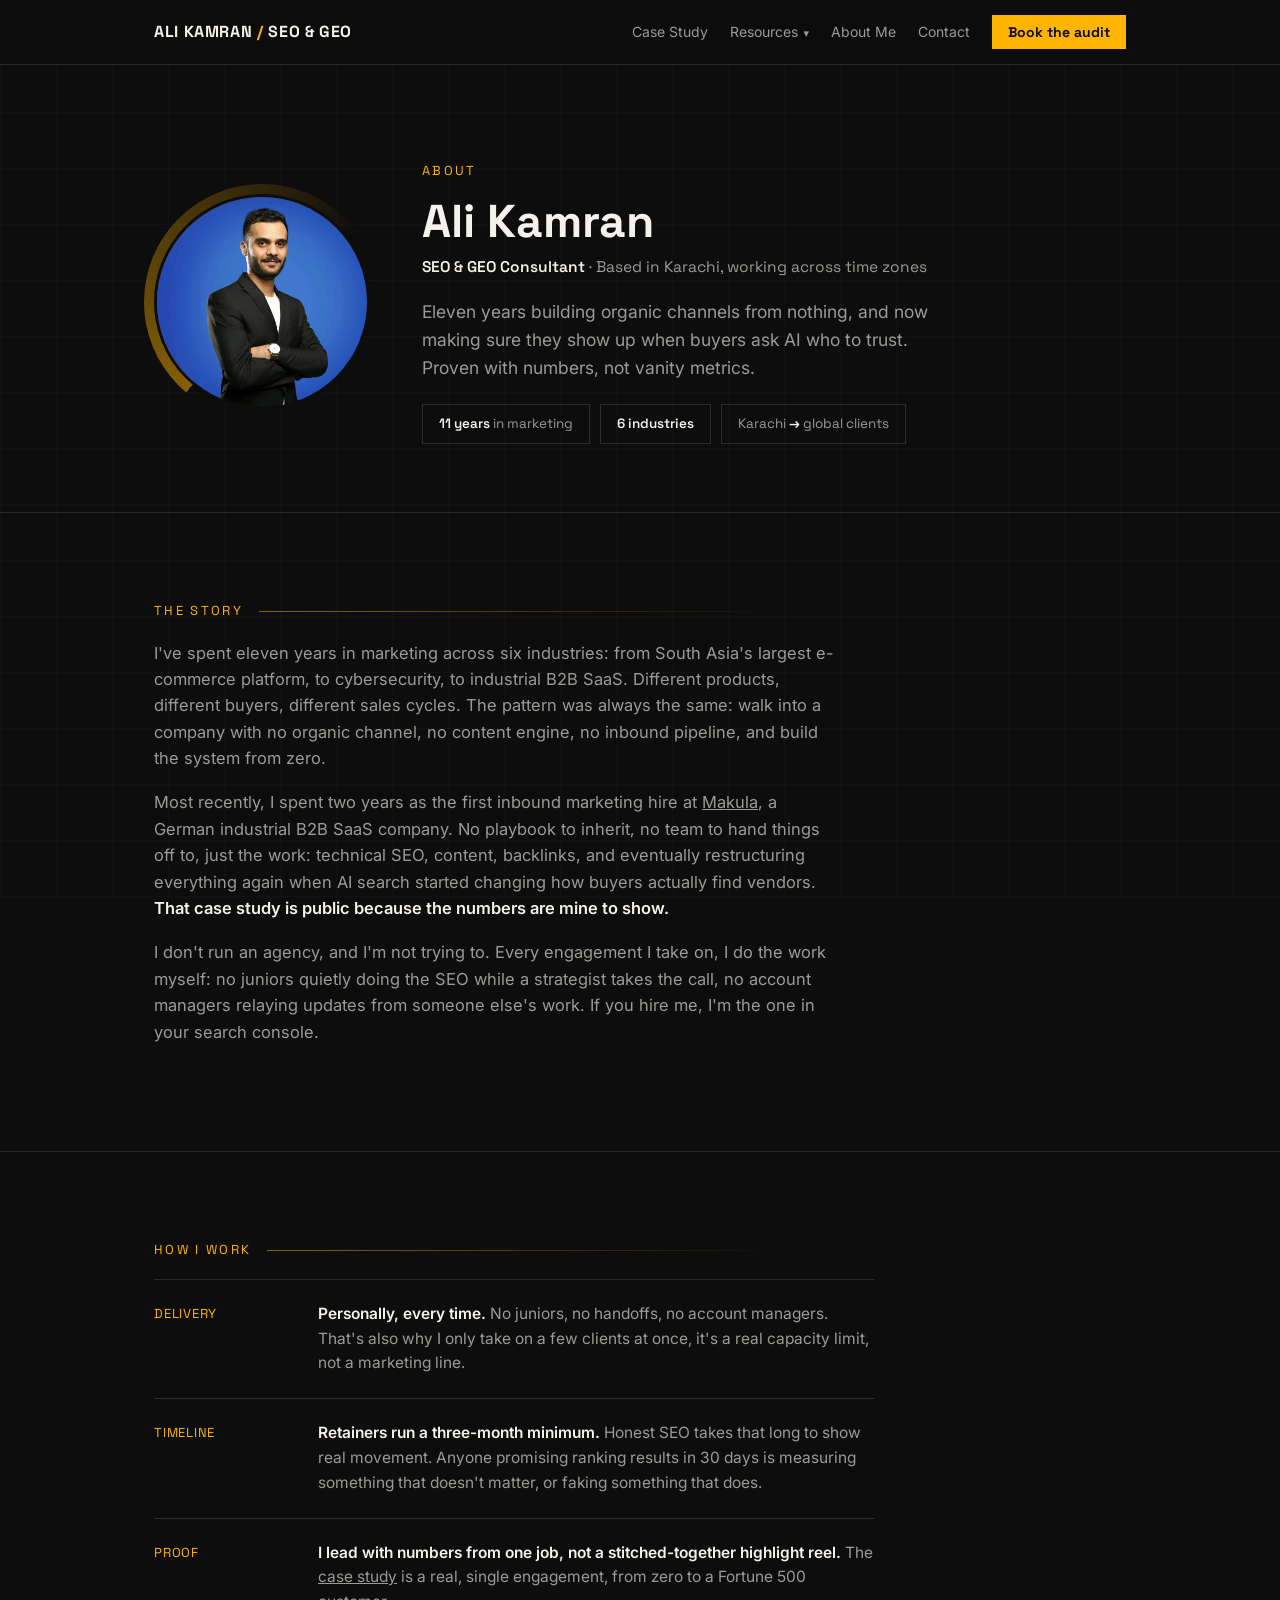
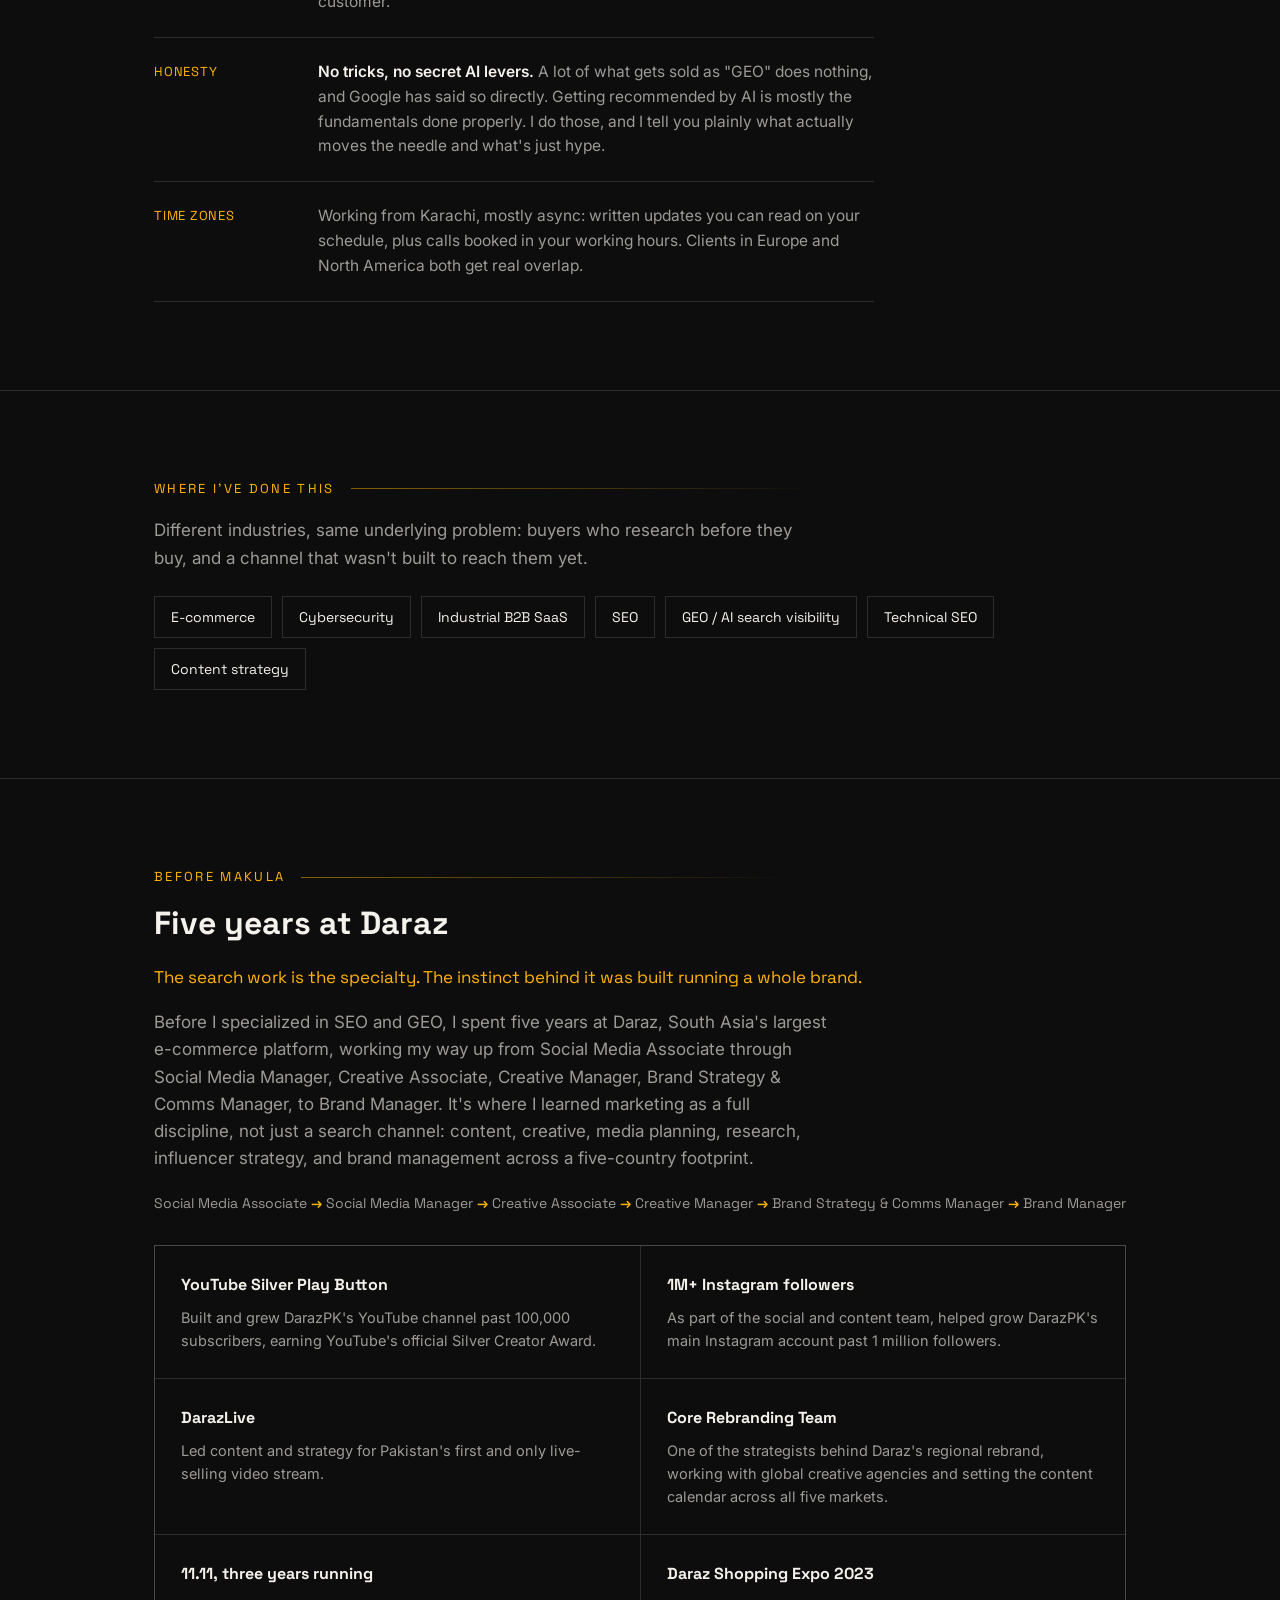
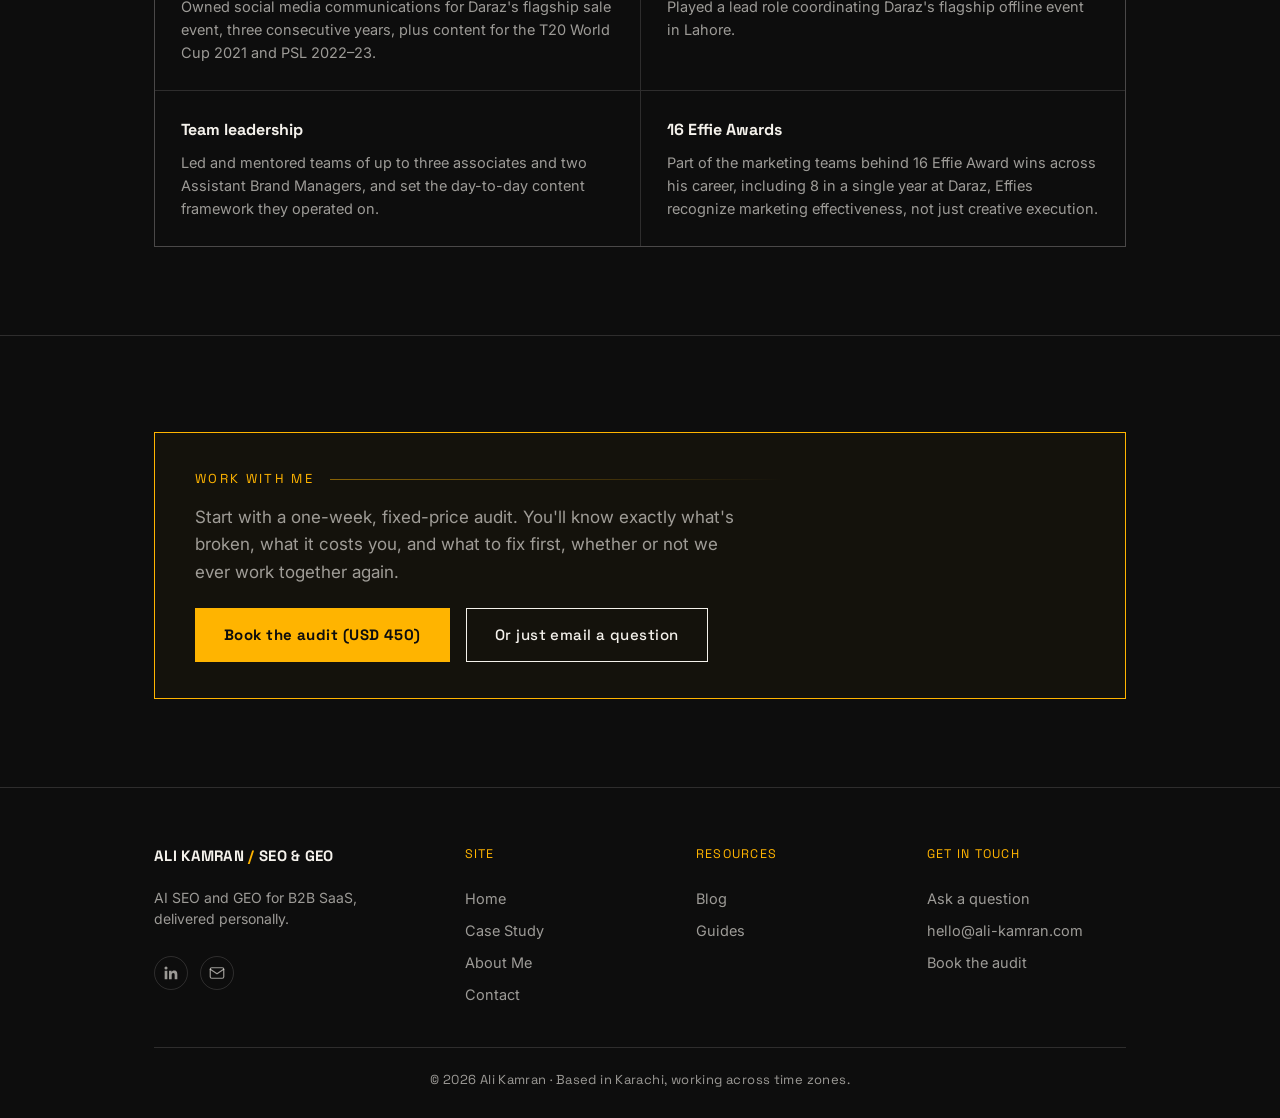
==== commit 61a4981f: "Add pillar guide, ask-a-question page, floating card/banner system, SEO schema audit - New pillar gu" ====
--- a/about.html
+++ b/about.html
@@ -18,6 +18,8 @@
 <meta property="og:type" content="profile">
 <meta property="og:url" content="https://ali-kamran.com/about.html">
 <meta property="og:image" content="https://ali-kamran.com/og-image.png">
+<meta property="og:image:width" content="1200">
+<meta property="og:image:height" content="630">
 <meta name="twitter:card" content="summary_large_image">
 <meta name="twitter:image" content="https://ali-kamran.com/og-image.png">
 <link rel="icon" href="data:image/svg+xml,%3Csvg xmlns='http://www.w3.org/2000/svg' viewBox='0 0 100 100'%3E%3Crect width='100' height='100' fill='%230d0d0d'/%3E%3Ctext x='50' y='68' font-family='Arial, sans-serif' font-size='52' font-weight='700' fill='%23ffb400' text-anchor='middle'%3EAK%3C/text%3E%3C/svg%3E">
@@ -48,6 +50,16 @@
   }
 }
 </script>
+<script type="application/ld+json">
+{
+  "@context": "https://schema.org",
+  "@type": "BreadcrumbList",
+  "itemListElement": [
+    {"@type": "ListItem", "position": 1, "name": "Home", "item": "https://ali-kamran.com/"},
+    {"@type": "ListItem", "position": 2, "name": "About Me", "item": "https://ali-kamran.com/about.html"}
+  ]
+}
+</script>
 <style>
   .about-hero{padding:96px 0 68px;border-top:none;position:relative;}
   .about-hero-grid{display:grid;grid-template-columns:216px 1fr;gap:52px;align-items:center;}
@@ -121,7 +133,7 @@
 <body>
 <header>
   <div class="wrap nav">
-    <a class="brand" href="index.html">ALI KAMRAN <span>/</span> SEO + GEO</a>
+    <a class="brand" href="index.html">ALI KAMRAN <span>/</span> SEO & GEO</a>
     <ul class="nav-links" id="navLinks">
       <li><a href="case-study.html">Case Study</a></li>
       <li class="has-dropdown">
@@ -284,12 +296,41 @@
 
 <footer>
   <div class="wrap">
-    <nav class="foot-links" aria-label="Contact">
-      <a href="mailto:hello@ali-kamran.com">hello@ali-kamran.com</a>
-      <span class="foot-sep">&middot;</span>
-      <a href="https://www.linkedin.com/in/ali-kamran-/" target="_blank" rel="noopener">LinkedIn</a>
-    </nav>
-    <div class="foot-line">Based in Karachi, working across time zones.</div>
+    <div class="footer-grid">
+      <div class="footer-col footer-brand-col">
+        <div class="footer-brand">ALI KAMRAN <span>/</span> SEO & GEO</div>
+        <p class="footer-tagline">AI SEO and GEO for B2B SaaS, delivered personally.</p>
+        <div class="social-icons">
+          <a href="https://www.linkedin.com/in/ali-kamran-/" target="_blank" rel="noopener" aria-label="LinkedIn">
+            <svg viewBox="0 0 24 24" width="18" height="18" fill="currentColor" aria-hidden="true"><path d="M20.45 20.45h-3.55v-5.57c0-1.33-.02-3.03-1.85-3.03-1.85 0-2.14 1.45-2.14 2.94v5.66H9.36V9h3.41v1.56h.05c.47-.9 1.63-1.85 3.36-1.85 3.6 0 4.27 2.37 4.27 5.45v6.29zM5.34 7.43a2.06 2.06 0 1 1 0-4.12 2.06 2.06 0 0 1 0 4.12zM7.12 20.45H3.56V9h3.56v11.45z"/></svg>
+          </a>
+          <a href="mailto:hello@ali-kamran.com" aria-label="Email">
+            <svg viewBox="0 0 24 24" width="18" height="18" fill="none" stroke="currentColor" stroke-width="1.6" stroke-linecap="round" stroke-linejoin="round" aria-hidden="true"><rect x="3" y="5" width="18" height="14" rx="2"></rect><path d="M3 7l9 6 9-6"></path></svg>
+          </a>
+        </div>
+      </div>
+      <div class="footer-col">
+        <div class="footer-heading">Site</div>
+        <a href="index.html">Home</a>
+        <a href="case-study.html">Case Study</a>
+        <a href="about.html">About Me</a>
+        <a href="index.html#contact">Contact</a>
+      </div>
+      <div class="footer-col">
+        <div class="footer-heading">Resources</div>
+        <a href="blog.html">Blog</a>
+        <a href="guides.html">Guides</a>
+      </div>
+      <div class="footer-col">
+        <div class="footer-heading">Get in touch</div>
+        <a href="ask.html">Ask a question</a>
+        <a href="mailto:hello@ali-kamran.com">hello@ali-kamran.com</a>
+        <a href="https://calendly.com/ali-kamran035/30min" target="_blank" rel="noopener">Book the audit</a>
+      </div>
+    </div>
+    <div class="footer-bottom">
+      <div class="foot-line">&copy; 2026 Ali Kamran &middot; Based in Karachi, working across time zones.</div>
+    </div>
   </div>
 </footer>
 <script src="nav.js" defer></script>
--- a/styles.css
+++ b/styles.css
@@ -247,15 +247,32 @@
 }
 .agency-note a{color:var(--orange);}
 
-/* Testimonials (activate when real quotes are added) */
-.quotes{display:grid;gap:24px;max-width:760px;}
+/* Testimonials */
+.quotes{display:grid;grid-template-columns:repeat(auto-fit,minmax(280px,1fr));gap:24px;}
 .quote{
+  border:1px solid var(--line);
+  background:rgba(245,242,236,0.02);
+  padding:28px;
+  display:flex;flex-direction:column;gap:20px;
+}
+.quote blockquote{font-size:15.5px;line-height:1.6;color:var(--paper);}
+.quote-attribution{display:flex;align-items:center;gap:12px;padding-top:18px;border-top:1px solid var(--line);margin-top:auto;}
+.quote-avatar{width:44px;height:44px;border-radius:50%;object-fit:cover;flex-shrink:0;border:1px solid var(--line);}
+.quote cite{font-style:normal;}
+.quote cite b{display:block;color:var(--paper);font-weight:600;font-size:14.5px;}
+.quote cite span{display:block;color:var(--dim);font-size:13px;margin-top:2px;}
+.quote.pending{align-items:center;justify-content:center;text-align:center;color:var(--dim);font-size:14px;min-height:220px;}
+.quote.pending .quote-avatar{width:56px;height:56px;margin-bottom:4px;}
+
+/* Client pull-quote (Results section) */
+.client-quote{
   border-left:2px solid var(--gold);
-  padding:8px 0 8px 24px;
-}
-.quote blockquote{font-size:17.5px;margin-bottom:12px;}
-.quote cite{font-style:normal;color:var(--dim);font-size:15px;}
-.quote cite b{color:var(--paper);font-weight:600;}
+  padding:22px 0 22px 28px;
+  margin:36px 0;
+  max-width:760px;
+}
+.client-quote blockquote{font-size:19px;line-height:1.55;color:var(--paper);margin-bottom:18px;}
+.client-quote .quote-avatar{width:48px;height:48px;}
 
 /* About */
 .who p{max-width:680px;margin-bottom:16px;}
@@ -349,6 +366,85 @@
 @media(max-width:700px){
   .res-card{flex-direction:column;}
   .res-thumb{width:100%;aspect-ratio:16/9;border-right:none;border-bottom:1px solid var(--line);}
+}
+
+/* Floating branded cards (replaces line-art thumbnails above) */
+.float-grid{display:grid;grid-template-columns:repeat(auto-fit,minmax(300px,1fr));gap:28px;margin-top:24px;}
+.float-card{
+  text-decoration:none;color:inherit;border-radius:14px;
+  background:rgba(245,242,236,0.02);border:1px solid var(--line);
+  overflow:hidden;display:block;max-width:472px;
+  box-shadow:0 18px 40px -20px rgba(0,0,0,0.6);
+  transition:transform .18s ease, box-shadow .18s ease, border-color .18s ease;
+}
+@media(max-width:640px){.float-card{max-width:none;}}
+.float-card:hover{
+  transform:translateY(-4px);
+  border-color:rgba(255,180,0,0.35);
+  box-shadow:0 24px 48px -18px rgba(0,0,0,0.7), 0 0 32px -8px rgba(255,180,0,0.15);
+}
+.card-panel{
+  position:relative;padding:26px 24px 22px;min-height:168px;
+  display:flex;flex-direction:column;justify-content:space-between;
+  background:
+    radial-gradient(circle at 85% 15%, rgba(255,180,0,0.16), transparent 55%),
+    linear-gradient(rgba(245,242,236,0.055) 1px, transparent 1px),
+    linear-gradient(90deg, rgba(245,242,236,0.055) 1px, transparent 1px),
+    linear-gradient(160deg, #151310 0%, #0d0d0d 70%);
+  background-size:auto, 20px 20px, 20px 20px, auto;
+  border-bottom:1px solid var(--line);
+}
+.card-panel::after{
+  content:"";position:absolute;inset:0;
+  background:linear-gradient(180deg, transparent 40%, rgba(13,13,13,0.55) 100%);
+  pointer-events:none;
+}
+.card-panel.panel-alt{
+  background:
+    radial-gradient(circle at 85% 15%, rgba(61,164,106,0.14), transparent 55%),
+    linear-gradient(rgba(245,242,236,0.055) 1px, transparent 1px),
+    linear-gradient(90deg, rgba(245,242,236,0.055) 1px, transparent 1px),
+    linear-gradient(160deg, #101512 0%, #0d0d0d 70%);
+  background-size:auto, 20px 20px, 20px 20px, auto;
+}
+.card-panel.panel-alt .panel-chip{color:var(--green-bright);border-color:rgba(61,164,106,0.4);}
+.panel-top-row{display:flex;align-items:center;justify-content:space-between;position:relative;z-index:1;}
+.panel-chip{
+  font-family:'Space Grotesk',sans-serif;font-size:11px;letter-spacing:0.12em;text-transform:uppercase;
+  color:var(--gold);border:1px solid rgba(255,180,0,0.4);border-radius:20px;padding:4px 11px;
+}
+.panel-mark{font-family:'Space Grotesk',sans-serif;font-weight:700;font-size:12px;color:rgba(245,242,236,0.35);letter-spacing:0.06em;}
+.panel-title{position:relative;z-index:1;font-size:21px;font-weight:700;color:var(--paper);line-height:1.22;max-width:92%;}
+.card-body{padding:20px 24px 24px;}
+.card-body .card-excerpt{color:var(--dim);font-size:14px;line-height:1.6;margin-bottom:14px;}
+.card-meta{font-family:'Space Grotesk',sans-serif;font-size:12.5px;color:var(--dim);display:flex;align-items:center;gap:8px;}
+.card-meta .arrow{color:var(--gold);margin-left:auto;transition:transform .18s ease;}
+.float-card:hover .card-meta .arrow{transform:translateX(3px);}
+
+/* Article page hero card + banner panel (replaces old line-art .article-banner) */
+.article-hero-card{border:1px solid var(--line);border-radius:14px;overflow:hidden;background:rgba(245,242,236,0.015);margin-top:8px;}
+.article-hero-card .article-hero-pad{padding:40px 44px 0;}
+.article-hero-card h1{max-width:640px;}
+.hero-banner-panel{
+  position:relative;height:170px;margin-top:32px;border-top:1px solid var(--line);
+  display:flex;align-items:center;justify-content:space-between;padding:0 44px;
+  background:
+    radial-gradient(circle at 12% 30%, rgba(255,180,0,0.14), transparent 50%),
+    radial-gradient(circle at 88% 75%, rgba(255,180,0,0.08), transparent 45%),
+    linear-gradient(rgba(245,242,236,0.05) 1px, transparent 1px),
+    linear-gradient(90deg, rgba(245,242,236,0.05) 1px, transparent 1px),
+    linear-gradient(160deg, #151310 0%, #0d0d0d 70%);
+  background-size:auto, auto, 22px 22px, 22px 22px, auto;
+}
+.hero-banner-panel .hb-chip{
+  font-family:'Space Grotesk',sans-serif;font-size:11.5px;letter-spacing:0.12em;text-transform:uppercase;
+  color:var(--gold);border:1px solid rgba(255,180,0,0.4);border-radius:20px;padding:5px 13px;
+}
+.hero-banner-panel .hb-mark{font-family:'Space Grotesk',sans-serif;font-weight:700;font-size:56px;color:rgba(245,242,236,0.06);letter-spacing:0.02em;line-height:1;}
+@media(max-width:640px){
+  .article-hero-card .article-hero-pad{padding:28px 22px 0;}
+  .hero-banner-panel{padding:0 22px;height:130px;}
+  .hero-banner-panel .hb-mark{font-size:38px;}
 }
 
 /* Shared: kicker, byline, callout boxes, takeaway CTA — used by the case study and articles */
@@ -446,16 +542,82 @@
 .status{color:var(--dim);font-size:16.5px;max-width:620px;margin-bottom:36px;}
 .status b{color:var(--paper);font-weight:600;}
 
-footer{border-top:1px solid var(--line);padding:40px 0 32px;}
-.foot-links{
-  text-align:center;margin-bottom:14px;
-  font-family:'Space Grotesk',sans-serif;font-size:14px;
-}
-.foot-links a{color:var(--dim);text-decoration:none;transition:color .15s;}
-.foot-links a:hover{color:var(--gold);}
-.foot-sep{color:var(--gold);margin:0 12px;}
+footer{border-top:1px solid var(--line);padding:56px 0 28px;}
+.footer-grid{
+  display:grid;
+  grid-template-columns:1.4fr 1fr 1fr 1fr;
+  gap:32px;
+  margin-bottom:40px;
+}
+.footer-brand{
+  font-family:'Space Grotesk',sans-serif;font-weight:700;font-size:15px;
+  letter-spacing:0.02em;color:var(--paper);margin-bottom:10px;
+}
+.footer-brand span{color:var(--gold);}
+.footer-tagline{color:var(--dim);font-size:14px;line-height:1.5;margin-bottom:18px;max-width:220px;}
+.social-icons{display:flex;gap:12px;}
+.social-icons a{
+  color:var(--dim);display:flex;align-items:center;justify-content:center;
+  width:34px;height:34px;border:1px solid var(--line);border-radius:50%;
+  transition:color .15s,border-color .15s;
+}
+.social-icons a:hover{color:var(--gold);border-color:var(--gold);}
+.footer-heading{
+  font-family:'Space Grotesk',sans-serif;font-size:12.5px;letter-spacing:0.1em;
+  text-transform:uppercase;color:var(--gold);margin-bottom:14px;
+}
+.footer-col{display:flex;flex-direction:column;gap:9px;}
+.footer-col a{
+  color:var(--dim);text-decoration:none;font-size:14.5px;transition:color .15s;
+}
+.footer-col a:hover{color:var(--gold);}
+.footer-bottom{border-top:1px solid var(--line);padding-top:22px;}
 .foot-line{
-  color:var(--dim);font-size:13.5px;letter-spacing:0.06em;
+  color:var(--dim);font-size:13px;letter-spacing:0.03em;
   font-family:'Space Grotesk',sans-serif;
   text-align:center;
 }
+@media (max-width:720px){
+  .footer-grid{grid-template-columns:1fr 1fr;}
+  .footer-brand-col{grid-column:1 / -1;margin-bottom:8px;}
+}
+
+/* Ask a question form */
+.ask-grid{display:grid;grid-template-columns:1fr 320px;gap:40px;margin-top:8px;align-items:start;}
+.form-card{
+  border:1px solid var(--line);
+  padding:40px;
+  margin-top:0;
+}
+.ask-sidebar{border:1px solid var(--line);padding:32px 28px;background:rgba(245,242,236,0.02);}
+.ask-sidebar .av{width:56px;height:56px;border-radius:50%;object-fit:cover;border:1px solid var(--line);margin-bottom:16px;}
+.ask-sidebar h3{font-size:17px;margin-bottom:6px;}
+.ask-sidebar .role{font-size:13px;color:var(--dim);margin-bottom:20px;}
+.ask-sidebar p{font-size:14.5px;color:var(--dim);line-height:1.6;margin-bottom:20px;}
+.ask-sidebar ul{list-style:none;margin-bottom:24px;}
+.ask-sidebar li{
+  font-size:14px;color:var(--dim);padding-left:22px;position:relative;margin-bottom:12px;line-height:1.5;
+}
+.ask-sidebar li::before{content:"\2192";position:absolute;left:0;color:var(--gold);}
+.ask-sidebar .sidebar-cta{
+  display:block;text-align:center;font-family:'Space Grotesk',sans-serif;font-size:14px;font-weight:500;
+  border:1px solid var(--line);padding:11px;text-decoration:none;color:var(--paper);transition:border-color .15s,color .15s;
+}
+.ask-sidebar .sidebar-cta:hover{border-color:var(--gold);color:var(--gold);}
+@media(max-width:760px){.ask-grid{grid-template-columns:1fr;}}
+.form-field{margin-bottom:22px;}
+.form-field label{
+  display:block;font-family:'Space Grotesk',sans-serif;font-size:12.5px;
+  letter-spacing:0.08em;text-transform:uppercase;color:var(--gold);margin-bottom:8px;
+}
+.form-field input,.form-field textarea{
+  width:100%;background:transparent;border:1px solid var(--line);
+  color:var(--paper);font-family:'Inter',sans-serif;font-size:16px;
+  padding:12px 14px;transition:border-color .15s;
+}
+.form-field input:focus,.form-field textarea:focus{
+  outline:none;border-color:var(--gold);
+}
+.form-field textarea{resize:vertical;min-height:140px;}
+.form-note{font-size:13.5px;color:var(--dim);margin-top:18px;max-width:560px;}
+.hp-field{position:absolute;left:-9999px;top:-9999px;}
